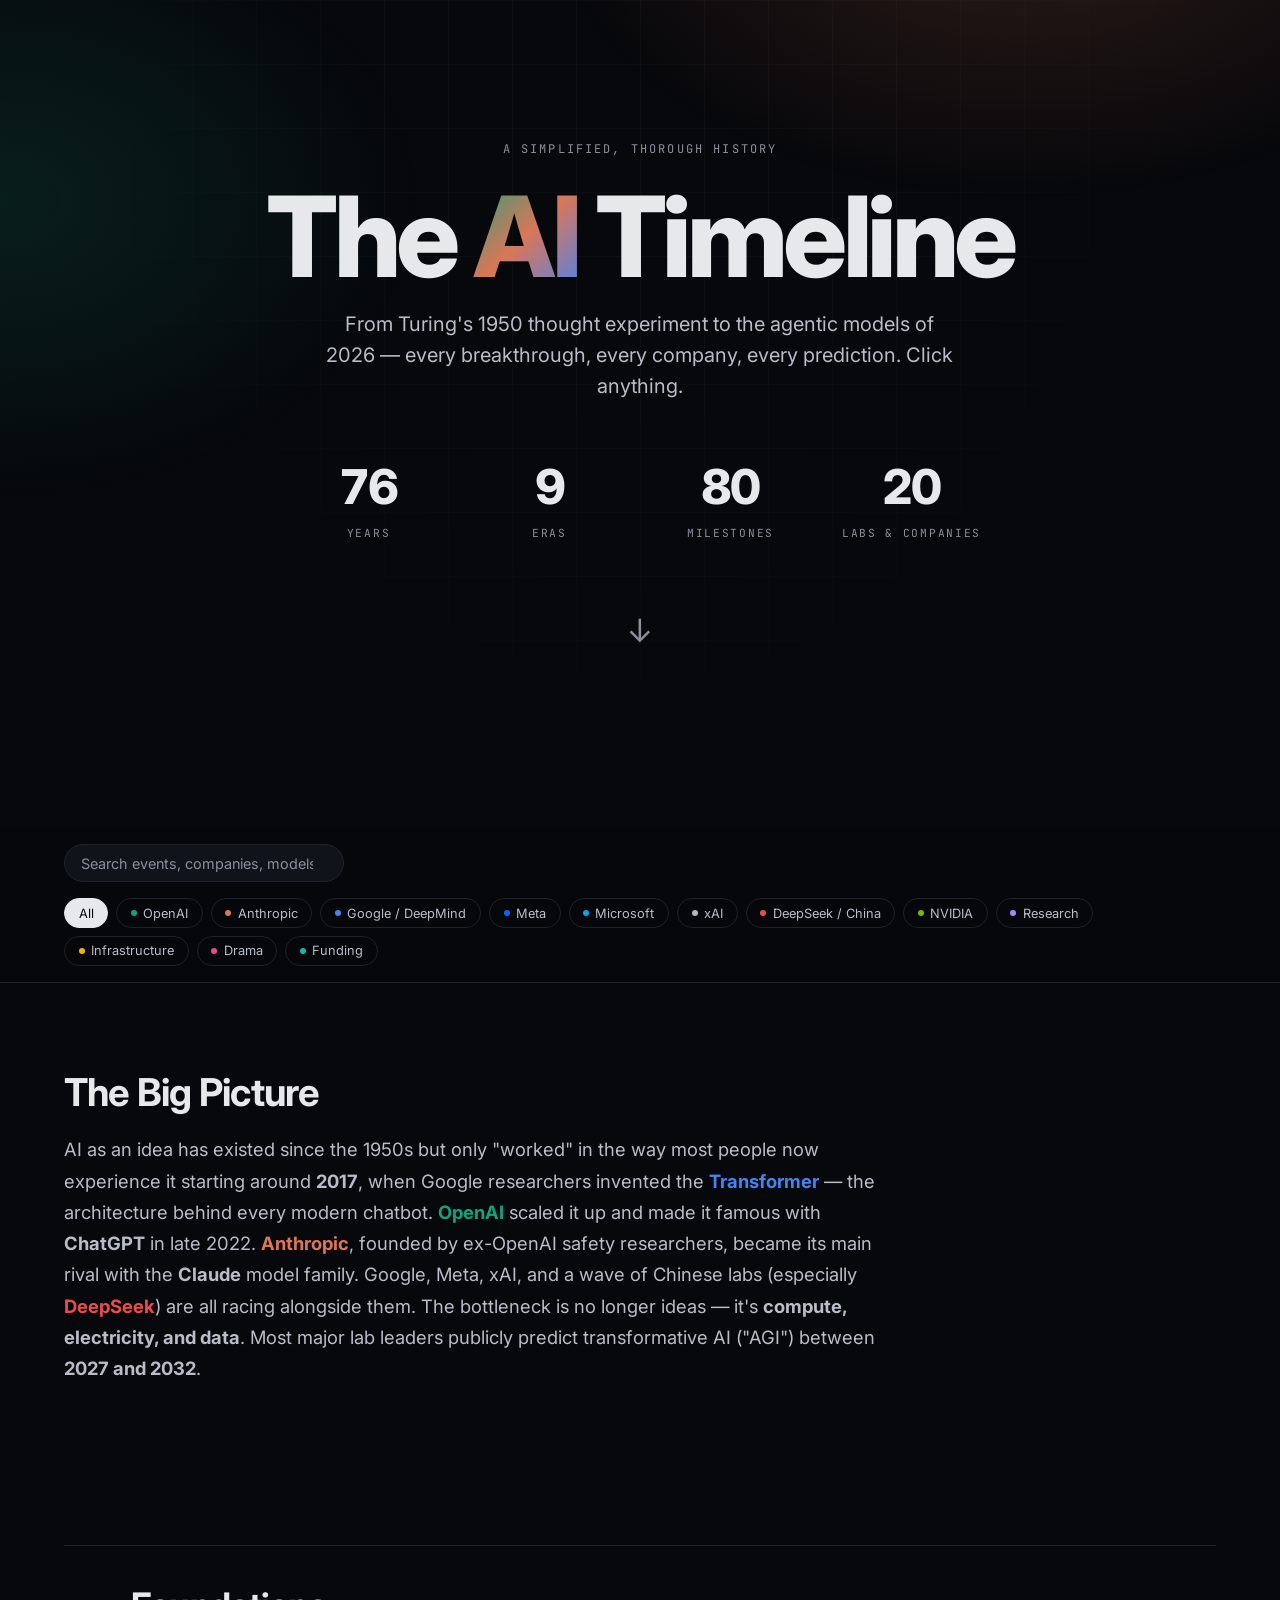
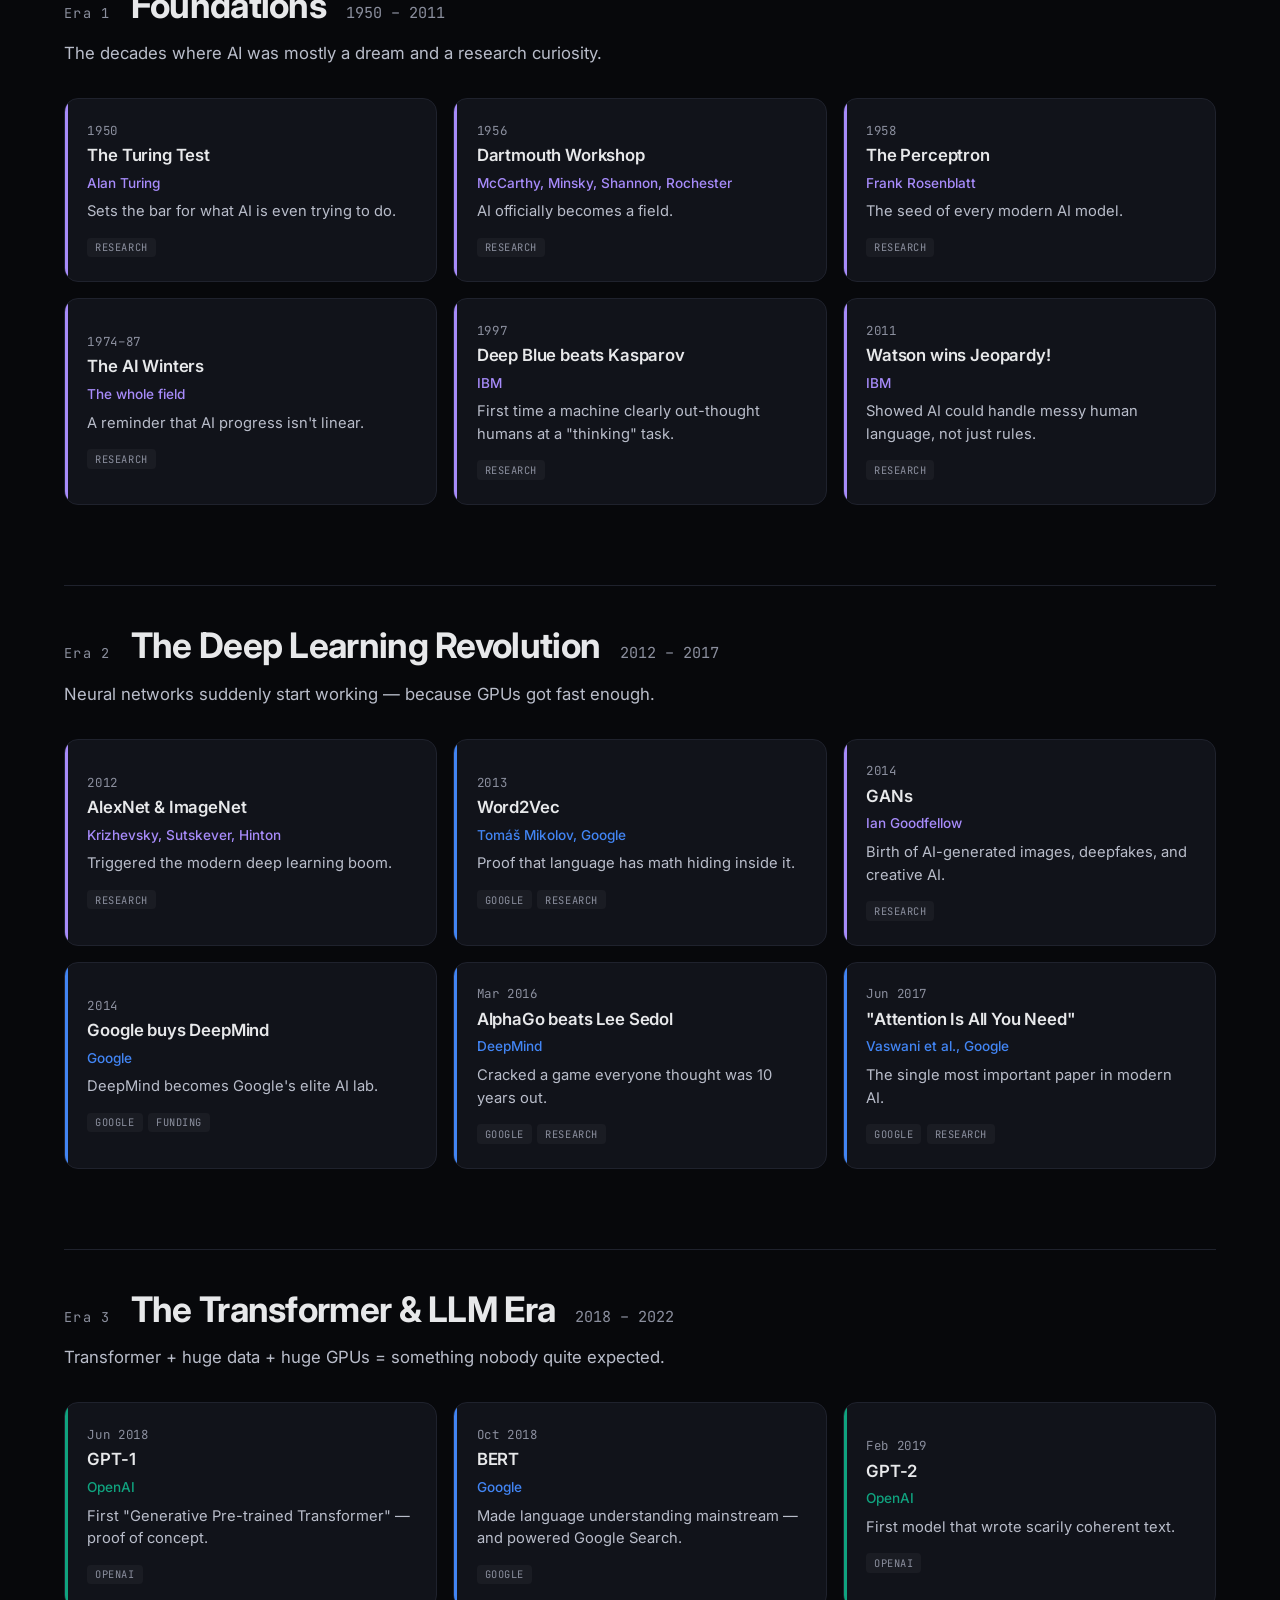
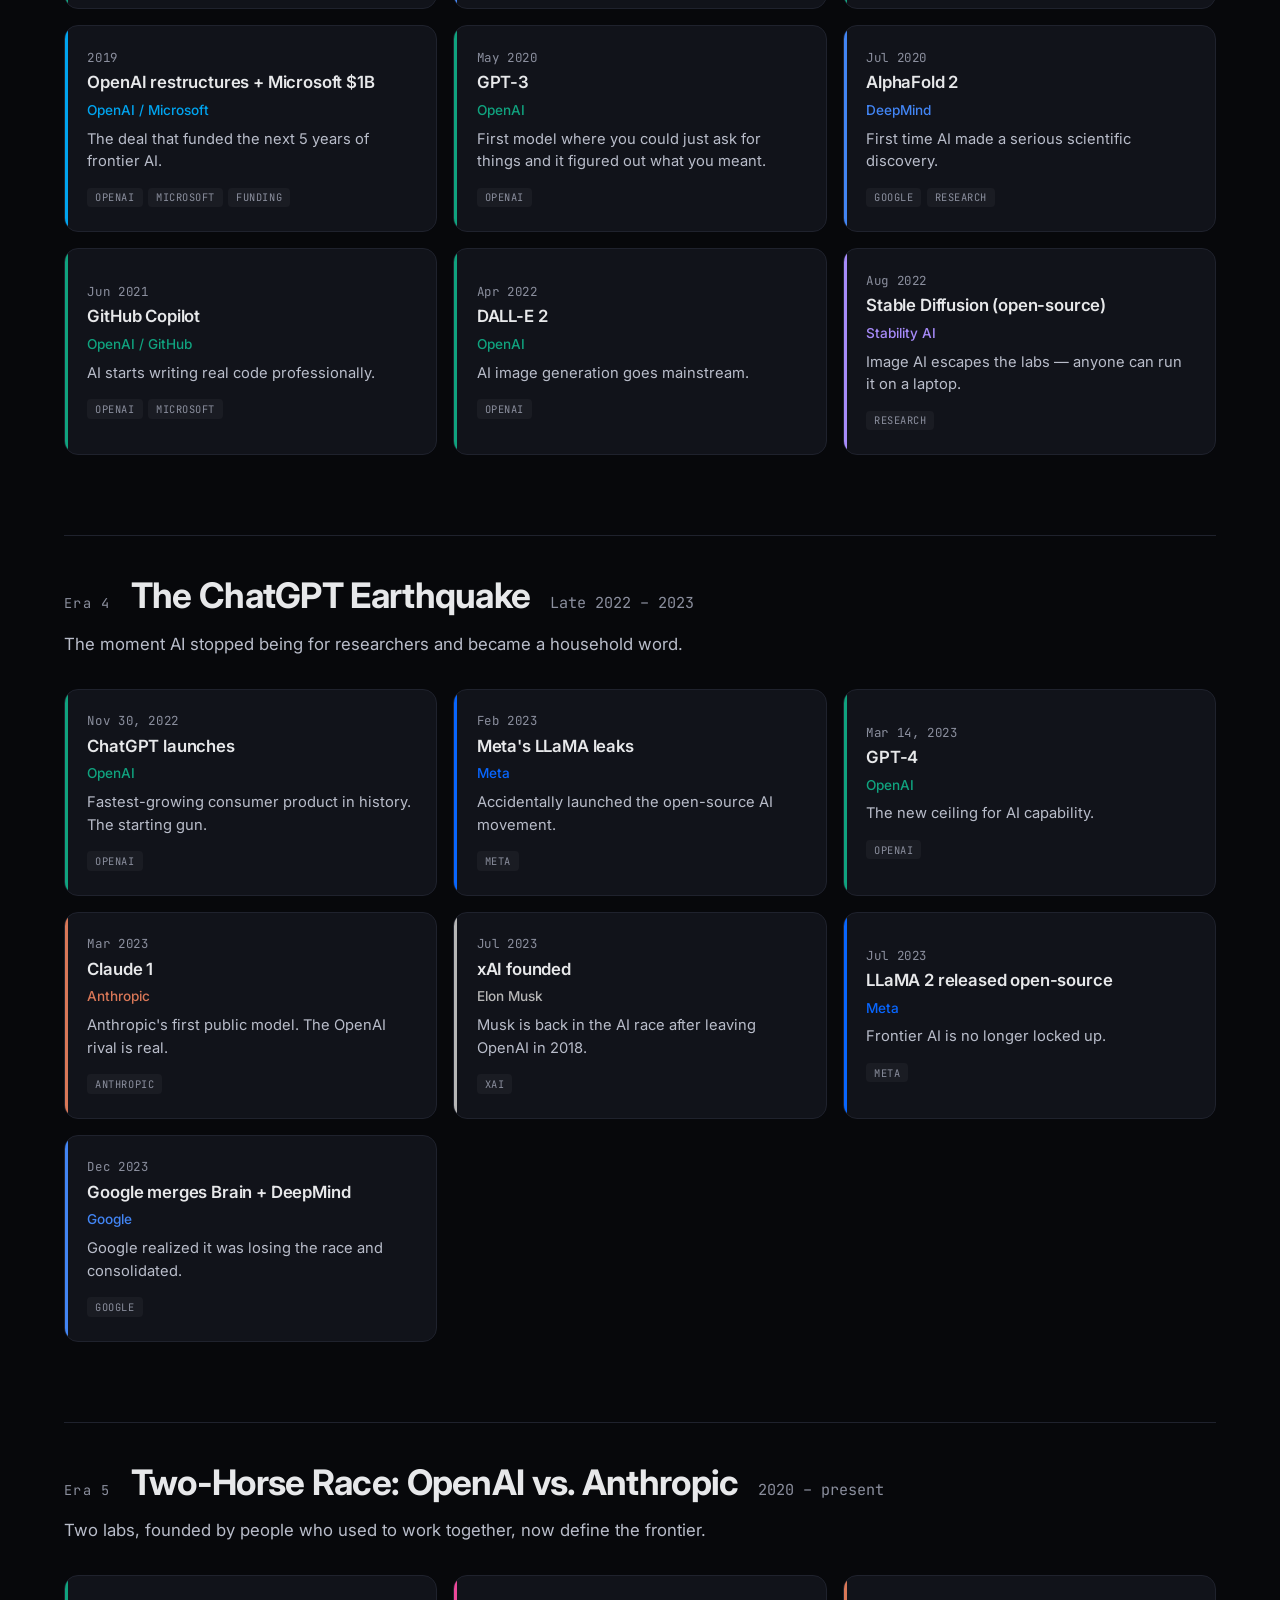
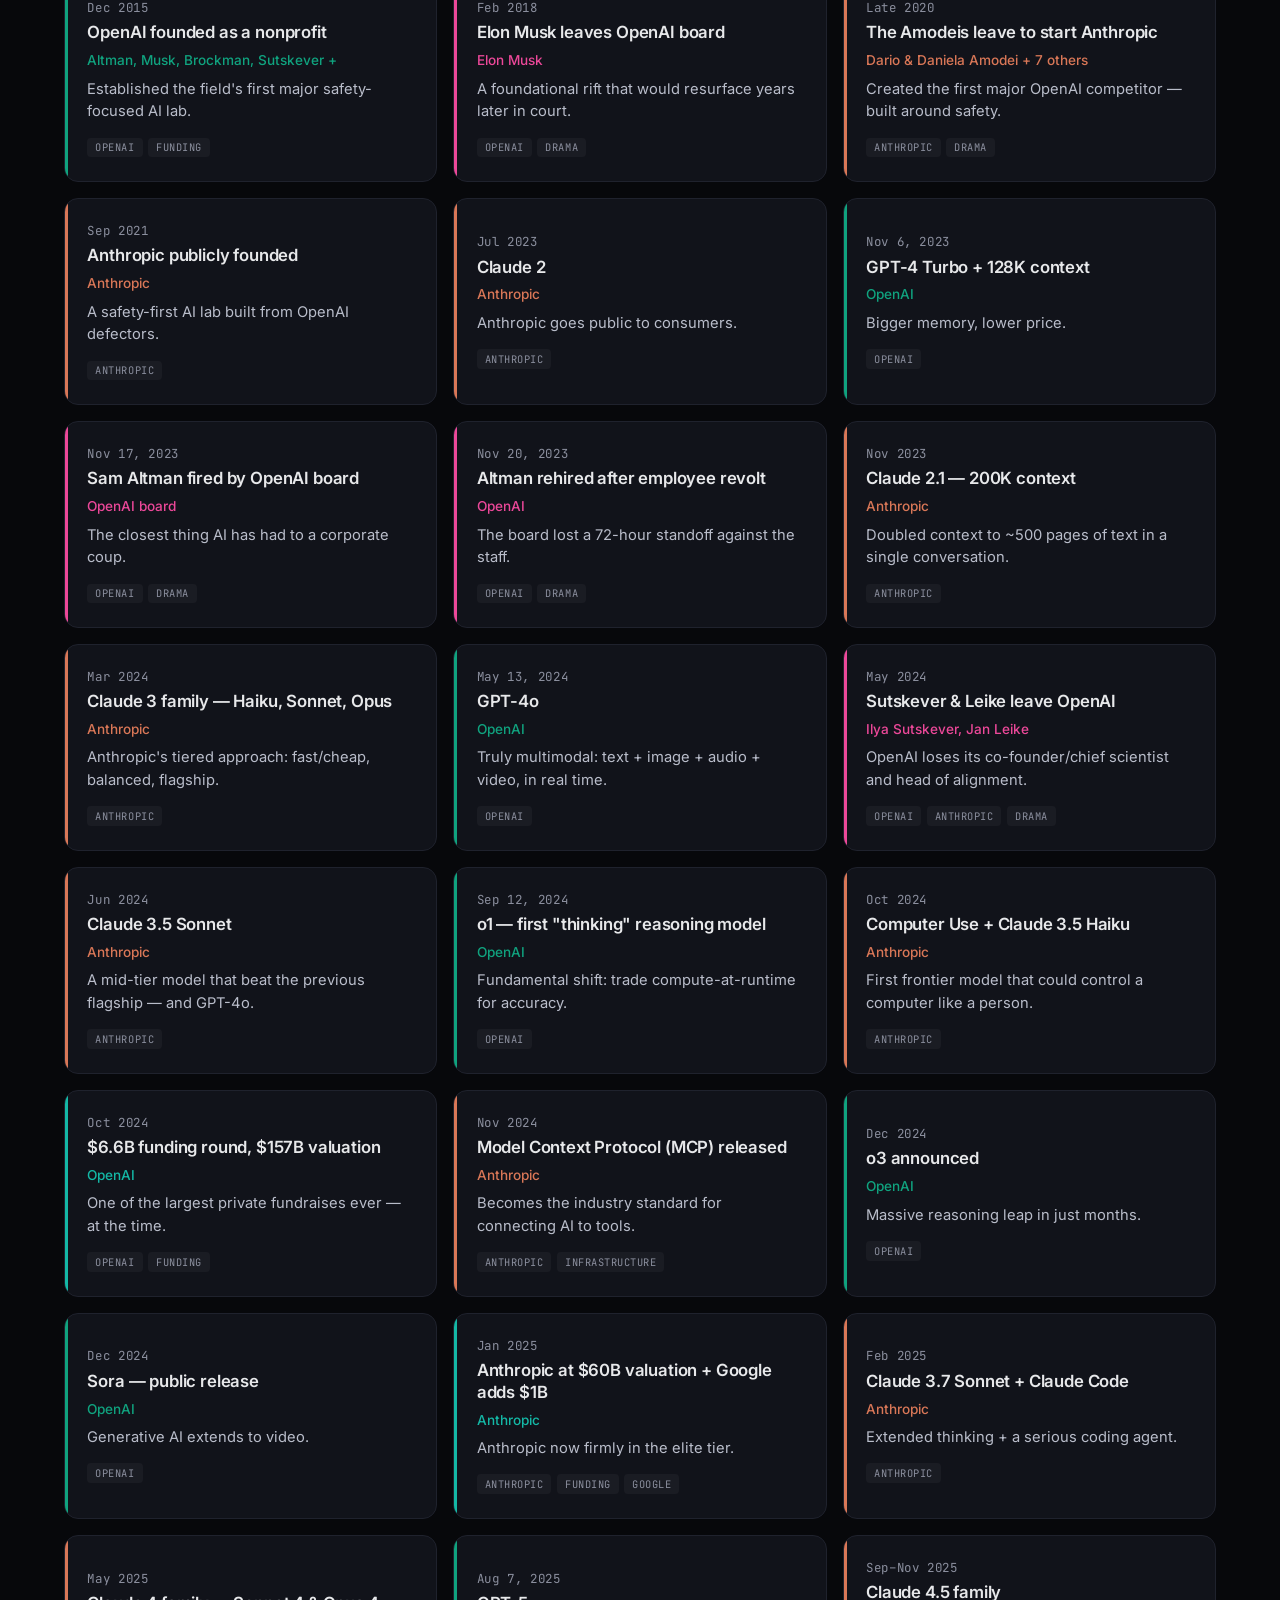
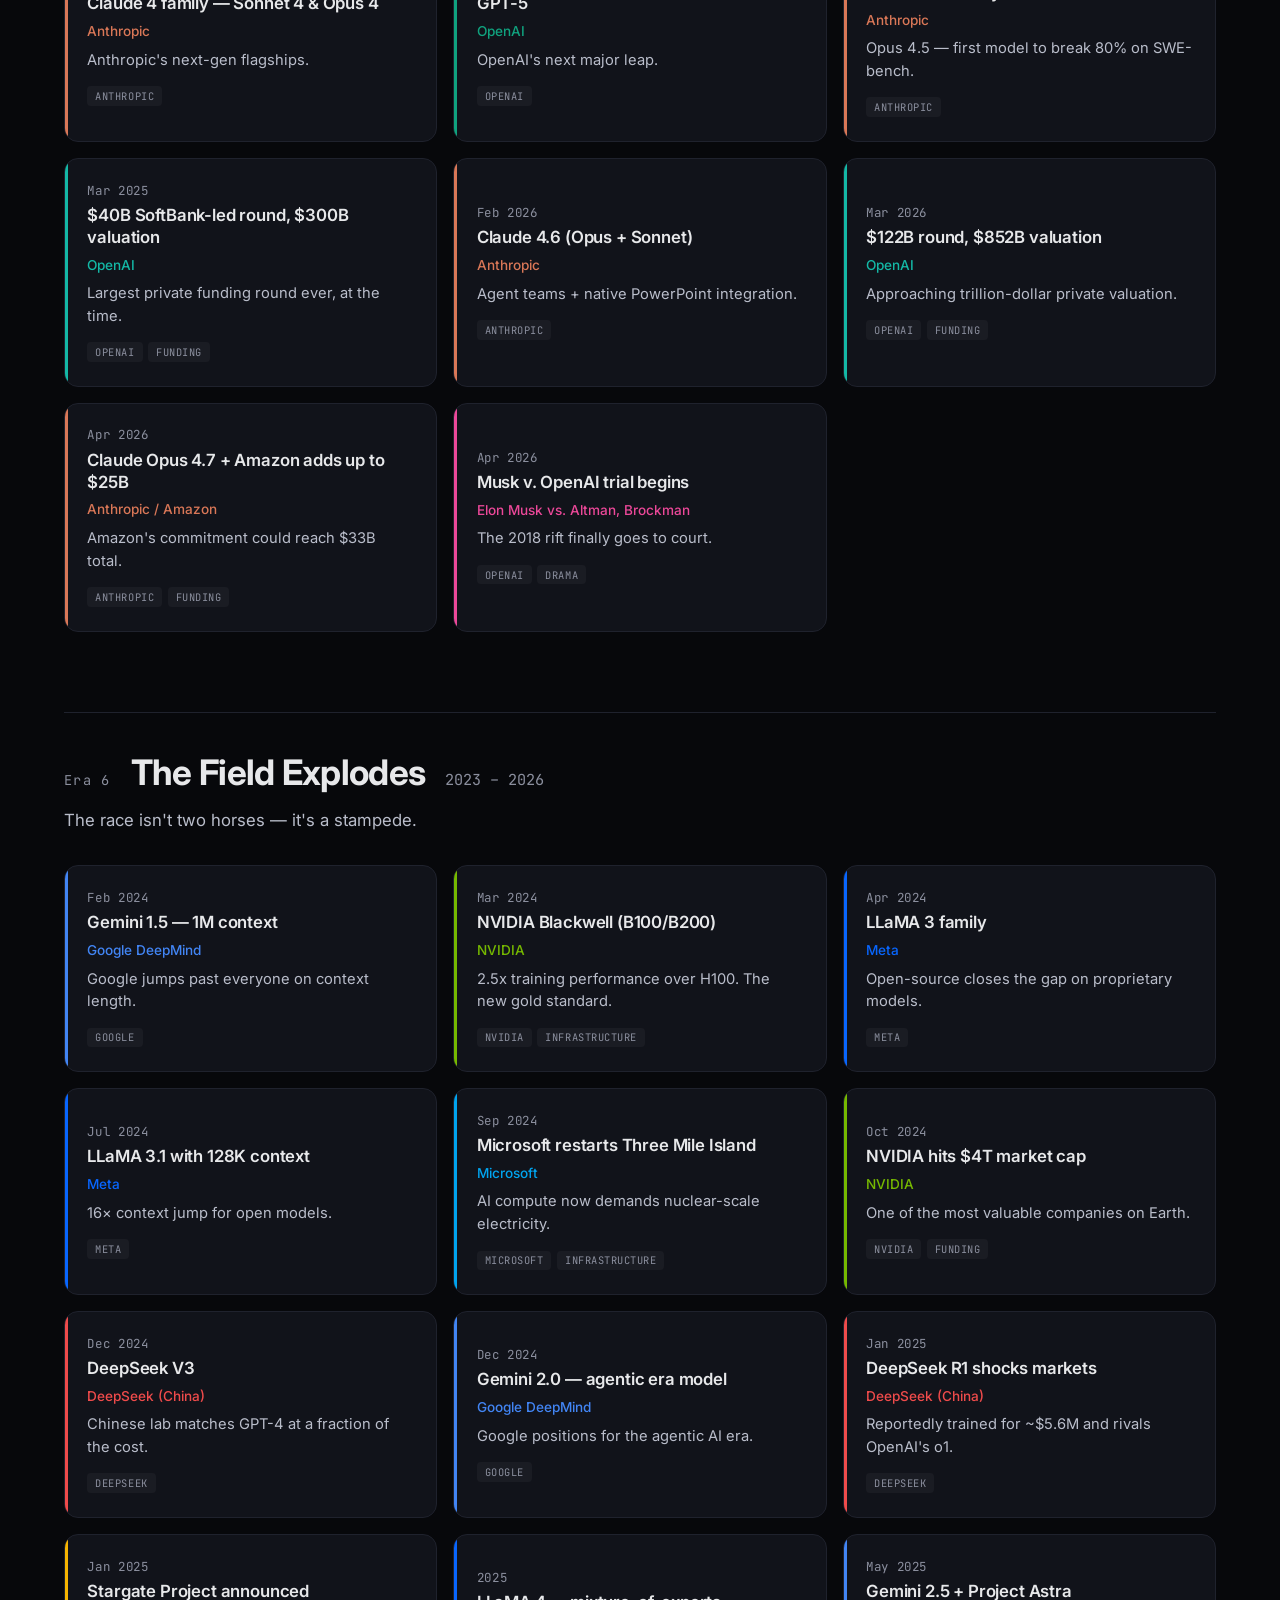
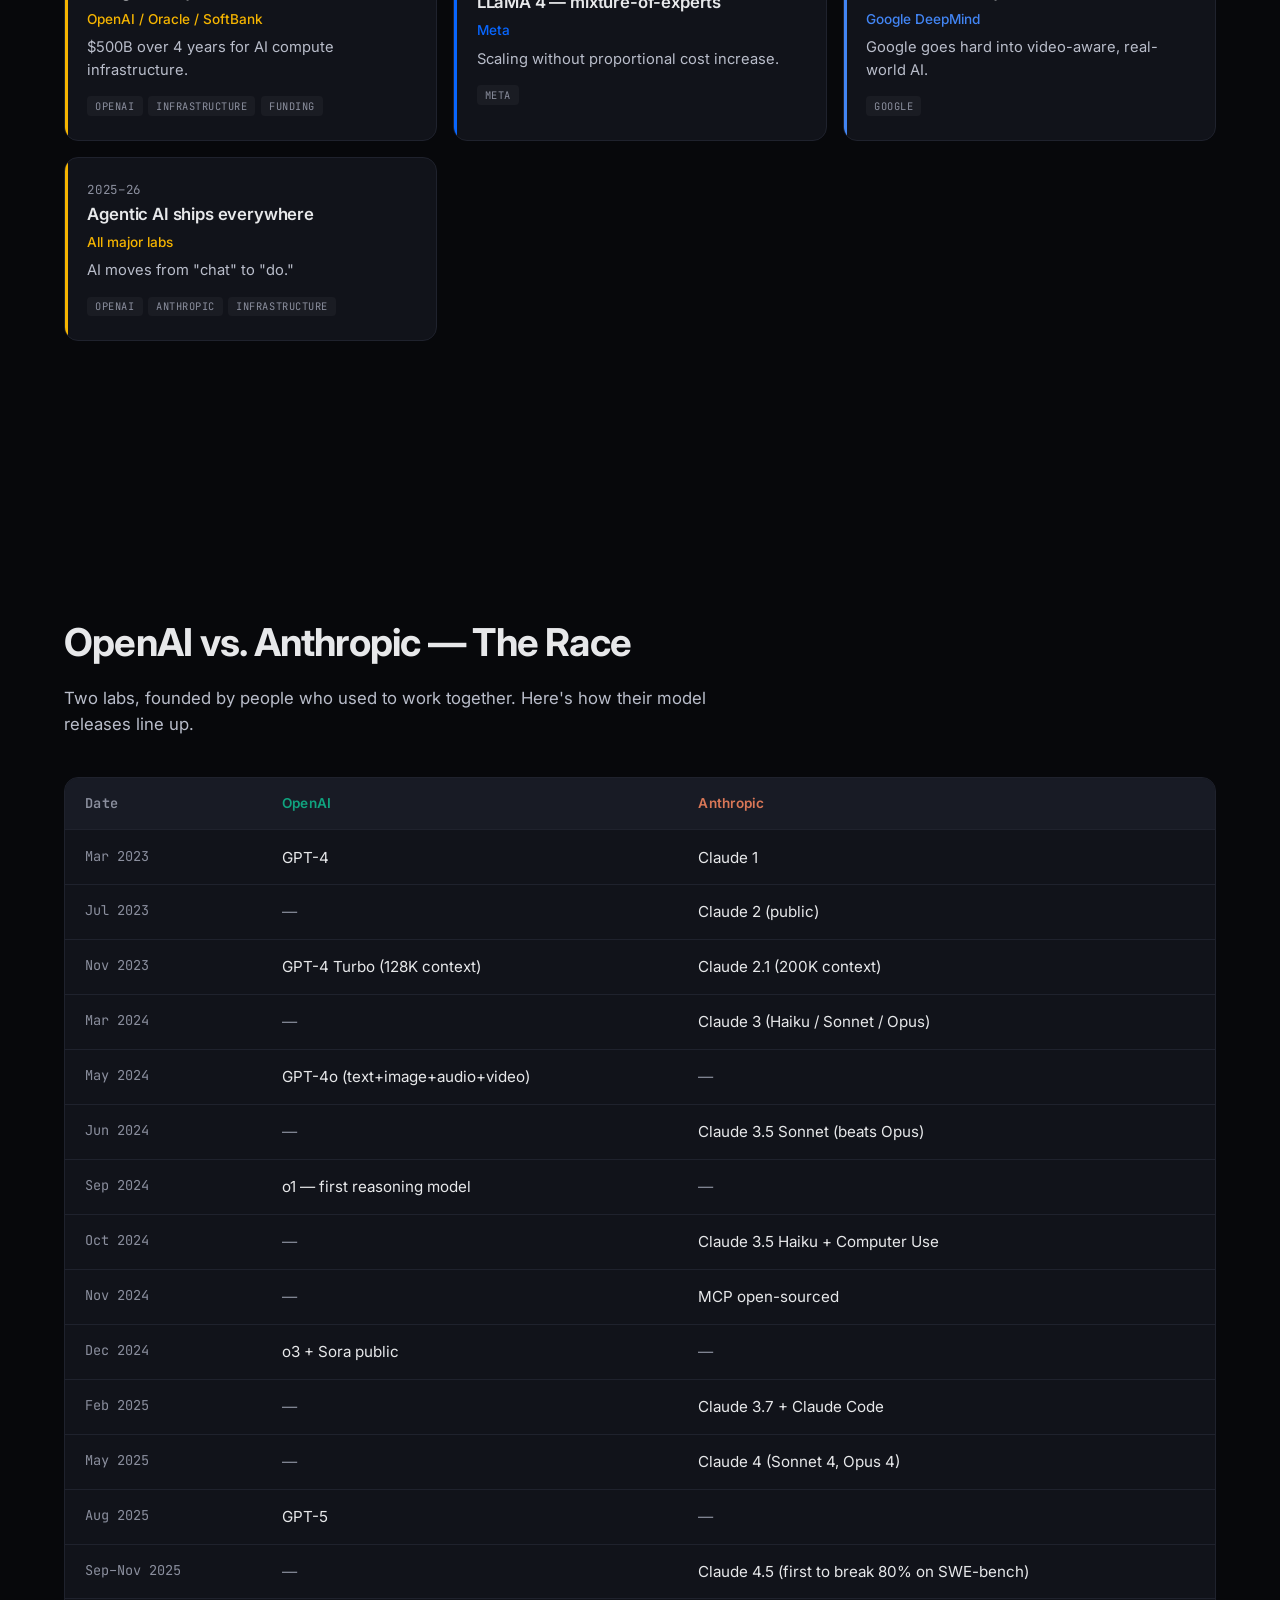
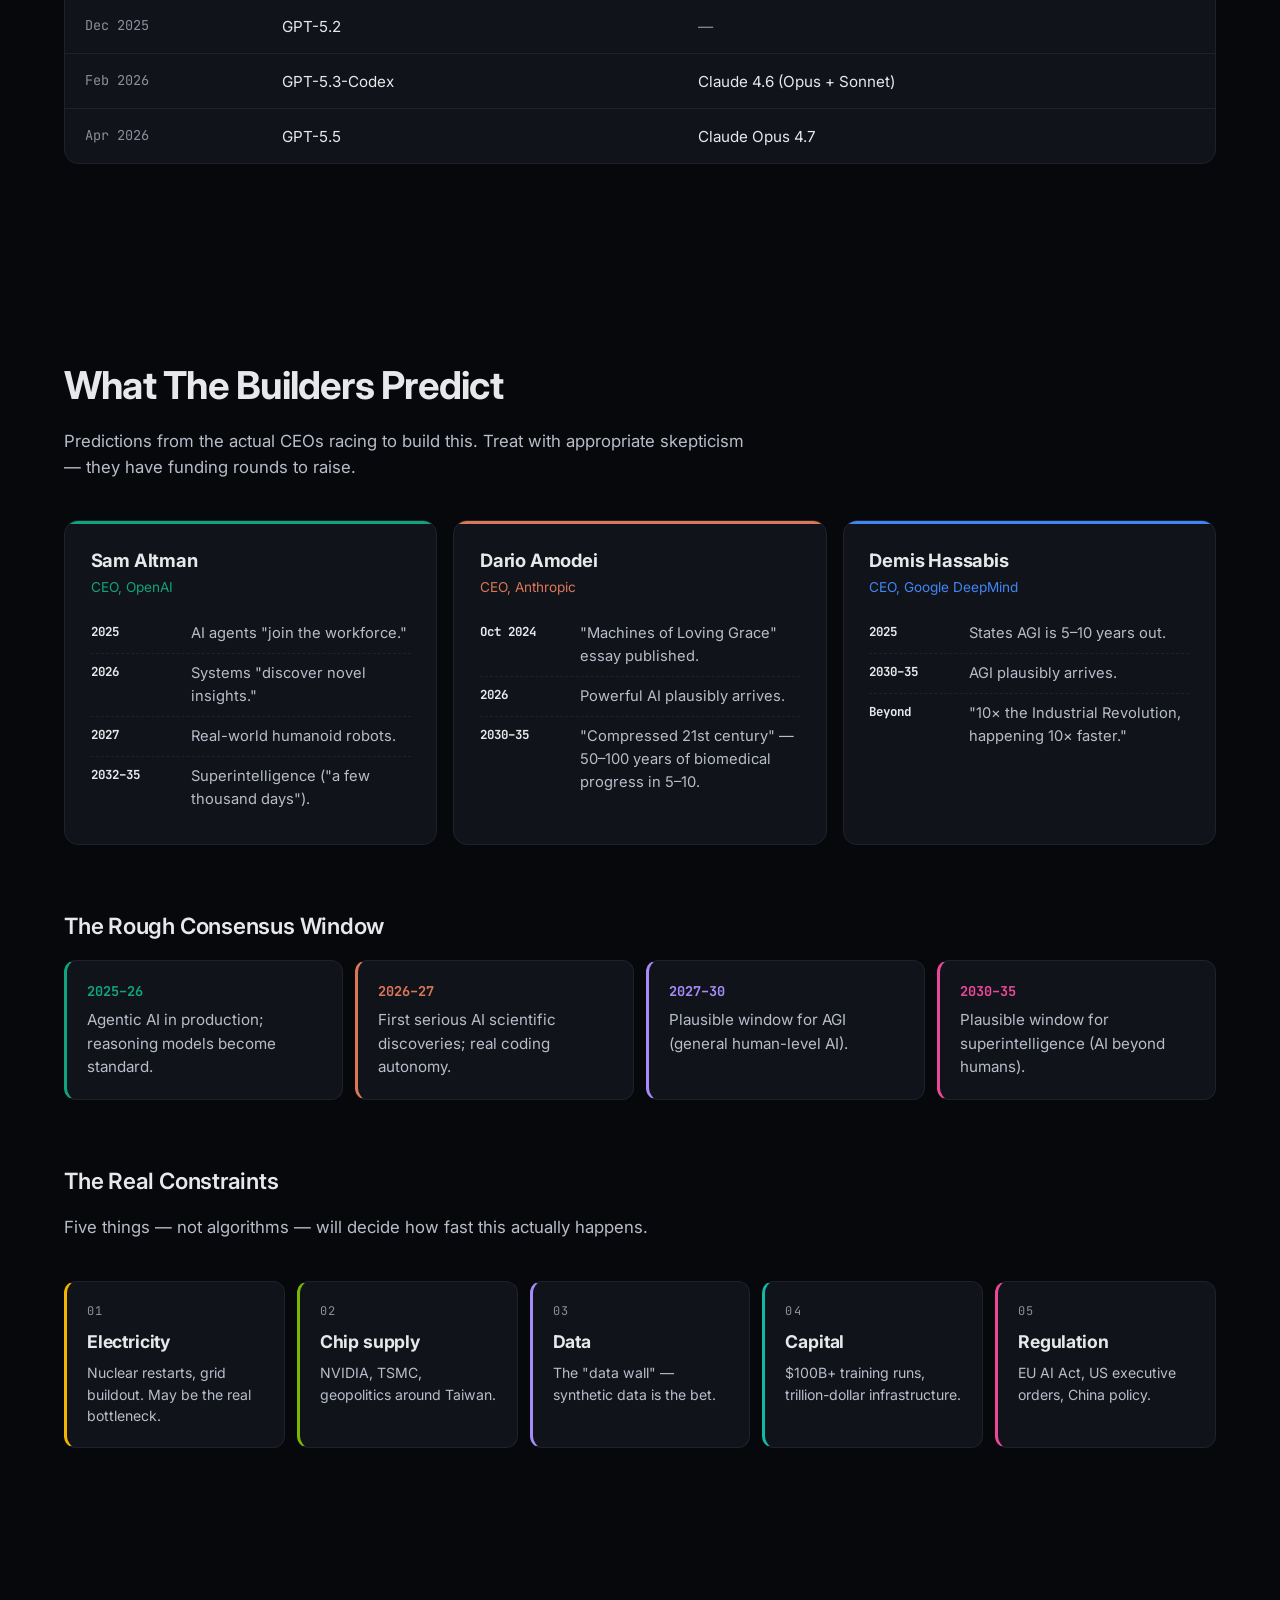
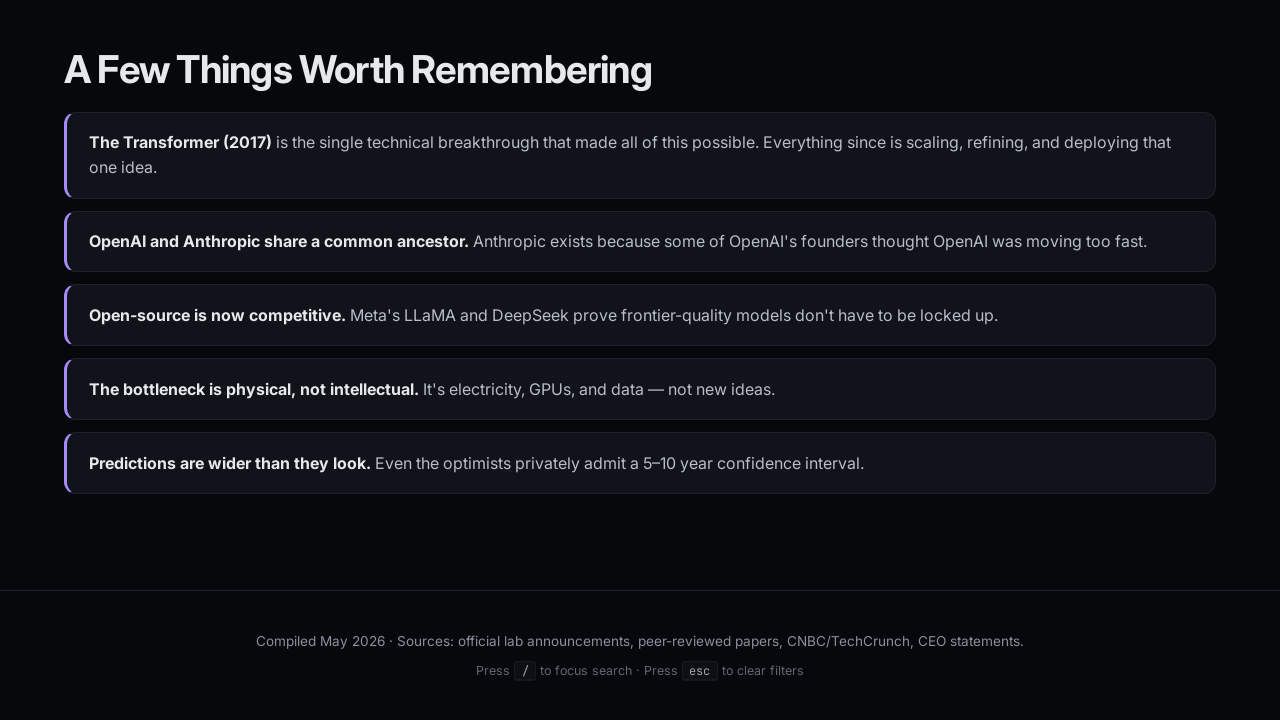
==== index.html @ 2caaad96 "Initial commit: hAIstory interactive AI timeline site Single-page interactive site (vanilla HTML/CSS" ====
<!DOCTYPE html>
<html lang="en">
<head>
  <meta charset="UTF-8" />
  <meta name="viewport" content="width=device-width, initial-scale=1.0" />
  <title>The AI Timeline — From Turing to Today</title>
  <link rel="preconnect" href="https://fonts.googleapis.com" />
  <link rel="preconnect" href="https://fonts.gstatic.com" crossorigin />
  <link href="https://fonts.googleapis.com/css2?family=Inter:wght@300;400;500;600;700;800;900&family=JetBrains+Mono:wght@400;500;700&display=swap" rel="stylesheet" />
  <link rel="stylesheet" href="styles.css" />
</head>
<body>

  <div class="grid-bg"></div>

  <header class="hero">
    <div class="hero-inner">
      <div class="kicker">A simplified, thorough history</div>
      <h1>The <span class="grad">AI</span> Timeline</h1>
      <p class="subtitle">From Turing's 1950 thought experiment to the agentic models of 2026 — every breakthrough, every company, every prediction. Click anything.</p>

      <div class="stats">
        <div class="stat"><div class="stat-num" data-count="76">0</div><div class="stat-label">years</div></div>
        <div class="stat"><div class="stat-num" data-count="9">0</div><div class="stat-label">eras</div></div>
        <div class="stat"><div class="stat-num" data-count="80">0</div><div class="stat-label">milestones</div></div>
        <div class="stat"><div class="stat-num" data-count="20">0</div><div class="stat-label">labs &amp; companies</div></div>
      </div>

      <div class="hero-arrow">↓</div>
    </div>
  </header>

  <nav class="filters" id="filters">
    <div class="filters-inner">
      <input type="search" id="search" placeholder="Search events, companies, models…" autocomplete="off" />
      <div class="chips" id="chips"></div>
    </div>
  </nav>

  <main>
    <section class="tldr">
      <h2 class="section-title">The Big Picture</h2>
      <p class="tldr-body">
        AI as an idea has existed since the 1950s but only "worked" in the way most people now experience it starting around <b>2017</b>, when Google researchers invented the <b class="hl-google">Transformer</b> — the architecture behind every modern chatbot. <b class="hl-openai">OpenAI</b> scaled it up and made it famous with <b>ChatGPT</b> in late 2022. <b class="hl-anthropic">Anthropic</b>, founded by ex-OpenAI safety researchers, became its main rival with the <b>Claude</b> model family. Google, Meta, xAI, and a wave of Chinese labs (especially <b class="hl-deepseek">DeepSeek</b>) are all racing alongside them. The bottleneck is no longer ideas — it's <b>compute, electricity, and data</b>. Most major lab leaders publicly predict transformative AI ("AGI") between <b>2027 and 2032</b>.
      </p>
    </section>

    <section id="timeline"></section>

    <section class="vs-section">
      <h2 class="section-title">OpenAI vs. Anthropic — The Race</h2>
      <p class="section-sub">Two labs, founded by people who used to work together. Here's how their model releases line up.</p>
      <div class="vs-table-wrapper">
        <table class="vs-table" id="vs-table"></table>
      </div>
    </section>

    <section class="predictions">
      <h2 class="section-title">What The Builders Predict</h2>
      <p class="section-sub">Predictions from the actual CEOs racing to build this. Treat with appropriate skepticism — they have funding rounds to raise.</p>
      <div class="ceo-grid" id="ceo-grid"></div>

      <h3 class="sub-title">The Rough Consensus Window</h3>
      <div class="future-grid" id="future-grid"></div>

      <h3 class="sub-title">The Real Constraints</h3>
      <p class="section-sub">Five things — not algorithms — will decide how fast this actually happens.</p>
      <div class="constraints" id="constraints"></div>
    </section>

    <section class="closing">
      <h2 class="section-title">A Few Things Worth Remembering</h2>
      <ul class="takeaways">
        <li><b>The Transformer (2017)</b> is the single technical breakthrough that made all of this possible. Everything since is scaling, refining, and deploying that one idea.</li>
        <li><b>OpenAI and Anthropic share a common ancestor.</b> Anthropic exists because some of OpenAI's founders thought OpenAI was moving too fast.</li>
        <li><b>Open-source is now competitive.</b> Meta's LLaMA and DeepSeek prove frontier-quality models don't have to be locked up.</li>
        <li><b>The bottleneck is physical, not intellectual.</b> It's electricity, GPUs, and data — not new ideas.</li>
        <li><b>Predictions are wider than they look.</b> Even the optimists privately admit a 5–10 year confidence interval.</li>
      </ul>
    </section>
  </main>

  <footer>
    <div>Compiled May 2026 · Sources: official lab announcements, peer-reviewed papers, CNBC/TechCrunch, CEO statements.</div>
    <div class="muted">Press <kbd>/</kbd> to focus search · Press <kbd>esc</kbd> to clear filters</div>
  </footer>

  <div class="modal" id="modal" aria-hidden="true">
    <div class="modal-card">
      <button class="modal-close" id="modal-close" aria-label="Close">×</button>
      <div class="modal-content" id="modal-content"></div>
    </div>
  </div>

  <script src="data.js"></script>
  <script src="script.js"></script>
</body>
</html>
---- styles.css ----
/* ===== reset + base ===== */
*, *::before, *::after { box-sizing: border-box; margin: 0; padding: 0; }
html { scroll-behavior: smooth; }
body {
  font-family: 'Inter', system-ui, sans-serif;
  background: #07080b;
  color: #e7e8ea;
  line-height: 1.55;
  -webkit-font-smoothing: antialiased;
  overflow-x: hidden;
}

/* color tokens */
:root {
  --bg: #07080b;
  --bg-card: #11131a;
  --bg-card-hi: #181b25;
  --line: #1f222d;
  --line-hi: #2a2e3c;
  --text: #e7e8ea;
  --muted: #8b8f9e;
  --muted-hi: #b9bdca;

  --openai:    #10a37f;
  --anthropic: #d97757;
  --google:    #4285f4;
  --meta:      #0866ff;
  --microsoft: #00a4ef;
  --nvidia:    #76b900;
  --xai:       #b6b6b6;
  --deepseek:  #ef4b4b;
  --apple:     #f5f5f7;
  --research:  #a78bfa;
  --infra:     #f5b400;
  --drama:     #ec4899;
  --funding:   #14b8a6;
}

/* ===== background grid ===== */
.grid-bg {
  position: fixed; inset: 0;
  background-image:
    linear-gradient(rgba(255,255,255,0.025) 1px, transparent 1px),
    linear-gradient(90deg, rgba(255,255,255,0.025) 1px, transparent 1px);
  background-size: 64px 64px;
  z-index: -2;
  mask-image: radial-gradient(ellipse at 50% 0%, black 30%, transparent 70%);
}
body::before {
  content: '';
  position: fixed; inset: 0;
  background:
    radial-gradient(800px 500px at 80% -100px, rgba(217,119,87,0.18), transparent 60%),
    radial-gradient(700px 500px at 0% 200px, rgba(16,163,127,0.15), transparent 60%);
  z-index: -1;
  pointer-events: none;
}

/* ===== hero ===== */
.hero {
  min-height: 92vh;
  display: flex;
  align-items: center;
  justify-content: center;
  padding: 4rem 1.5rem 6rem;
  position: relative;
}
.hero-inner { max-width: 920px; text-align: center; }
.kicker {
  font-family: 'JetBrains Mono', monospace;
  font-size: 0.75rem;
  letter-spacing: 0.18em;
  text-transform: uppercase;
  color: var(--muted);
  margin-bottom: 1.5rem;
}
h1 {
  font-size: clamp(3rem, 9vw, 7rem);
  font-weight: 800;
  line-height: 0.95;
  letter-spacing: -0.04em;
  margin-bottom: 1.25rem;
}
.grad {
  background: linear-gradient(135deg, #10a37f 0%, #d97757 50%, #4285f4 100%);
  -webkit-background-clip: text;
  background-clip: text;
  -webkit-text-fill-color: transparent;
}
.subtitle {
  font-size: clamp(1rem, 1.6vw, 1.25rem);
  color: var(--muted-hi);
  max-width: 640px;
  margin: 0 auto 3rem;
  font-weight: 400;
}
.stats {
  display: grid;
  grid-template-columns: repeat(4, 1fr);
  gap: 1.5rem;
  max-width: 700px;
  margin: 0 auto;
}
@media (max-width: 600px) { .stats { grid-template-columns: repeat(2, 1fr); } }
.stat-num {
  font-size: clamp(2rem, 5vw, 3rem);
  font-weight: 800;
  letter-spacing: -0.03em;
  font-feature-settings: 'tnum';
}
.stat-label {
  font-family: 'JetBrains Mono', monospace;
  font-size: 0.7rem;
  letter-spacing: 0.15em;
  text-transform: uppercase;
  color: var(--muted);
}
.hero-arrow {
  margin-top: 4rem;
  font-size: 2rem;
  color: var(--muted);
  animation: bounce 2.4s ease-in-out infinite;
}
@keyframes bounce {
  0%, 100% { transform: translateY(0); opacity: 0.6; }
  50% { transform: translateY(8px); opacity: 1; }
}

/* ===== filters ===== */
.filters {
  position: sticky;
  top: 0;
  z-index: 50;
  background: rgba(7,8,11,0.85);
  backdrop-filter: blur(16px);
  -webkit-backdrop-filter: blur(16px);
  border-bottom: 1px solid var(--line);
}
.filters-inner {
  max-width: 1200px;
  margin: 0 auto;
  padding: 1rem 1.5rem;
  display: flex;
  gap: 1rem;
  align-items: center;
  flex-wrap: wrap;
}
#search {
  flex: 0 0 280px;
  background: var(--bg-card);
  border: 1px solid var(--line);
  border-radius: 999px;
  color: var(--text);
  padding: 0.6rem 1rem;
  font-family: inherit;
  font-size: 0.9rem;
  transition: border-color 0.15s;
}
#search:focus {
  outline: none;
  border-color: var(--muted);
}
#search::placeholder { color: var(--muted); }
.chips {
  display: flex;
  gap: 0.5rem;
  flex-wrap: wrap;
}
.chip {
  background: transparent;
  border: 1px solid var(--line);
  border-radius: 999px;
  padding: 0.4rem 0.85rem;
  font-family: inherit;
  font-size: 0.8rem;
  color: var(--muted-hi);
  cursor: pointer;
  transition: all 0.15s;
  display: inline-flex;
  align-items: center;
  gap: 0.4rem;
}
.chip:hover { border-color: var(--muted); color: var(--text); }
.chip.active {
  background: var(--text);
  color: var(--bg);
  border-color: var(--text);
}
.chip-dot {
  width: 6px; height: 6px;
  border-radius: 50%;
  background: var(--muted);
}

/* ===== sections ===== */
main { max-width: 1200px; margin: 0 auto; padding: 0 1.5rem; }
section { padding: 6rem 0; }
.section-title {
  font-size: clamp(1.75rem, 3vw, 2.5rem);
  font-weight: 700;
  letter-spacing: -0.02em;
  margin-bottom: 0.75rem;
}
.section-sub {
  color: var(--muted-hi);
  font-size: 1.05rem;
  max-width: 700px;
  margin-bottom: 2.5rem;
}
.sub-title {
  font-size: 1.4rem;
  font-weight: 600;
  letter-spacing: -0.01em;
  margin: 4rem 0 1rem;
}

/* ===== TLDR ===== */
.tldr { padding: 5rem 0 4rem; }
.tldr-body {
  font-size: 1.15rem;
  color: var(--muted-hi);
  max-width: 820px;
  line-height: 1.7;
}
.hl-openai { color: var(--openai); }
.hl-anthropic { color: var(--anthropic); }
.hl-google { color: var(--google); }
.hl-deepseek { color: var(--deepseek); }

/* ===== timeline ===== */
.era {
  margin-bottom: 5rem;
  scroll-margin-top: 120px;
}
.era-header {
  display: flex;
  align-items: baseline;
  gap: 1.25rem;
  flex-wrap: wrap;
  border-top: 1px solid var(--line);
  padding-top: 2rem;
  margin-bottom: 0.5rem;
}
.era-num {
  font-family: 'JetBrains Mono', monospace;
  font-size: 0.85rem;
  color: var(--muted);
  letter-spacing: 0.1em;
}
.era-title {
  font-size: clamp(1.6rem, 3vw, 2.2rem);
  font-weight: 700;
  letter-spacing: -0.02em;
}
.era-range {
  font-family: 'JetBrains Mono', monospace;
  color: var(--muted);
  font-size: 0.95rem;
}
.era-blurb {
  color: var(--muted-hi);
  font-size: 1.05rem;
  margin-bottom: 2rem;
  max-width: 700px;
}

.events {
  display: grid;
  grid-template-columns: repeat(auto-fill, minmax(320px, 1fr));
  gap: 1rem;
}

.event {
  position: relative;
  background: var(--bg-card);
  border: 1px solid var(--line);
  border-radius: 14px;
  padding: 1.4rem 1.4rem 1.5rem;
  cursor: pointer;
  transition: transform 0.18s ease, border-color 0.18s, background 0.18s;
  text-align: left;
  font-family: inherit;
  color: inherit;
  width: 100%;
  overflow: hidden;
}
.event::before {
  content: '';
  position: absolute;
  left: 0; top: 0; bottom: 0;
  width: 3px;
  background: var(--accent, var(--muted));
}
.event:hover {
  transform: translateY(-2px);
  border-color: var(--line-hi);
  background: var(--bg-card-hi);
}
.event-date {
  font-family: 'JetBrains Mono', monospace;
  font-size: 0.78rem;
  color: var(--muted);
  letter-spacing: 0.05em;
  margin-bottom: 0.4rem;
}
.event-title {
  font-size: 1.05rem;
  font-weight: 600;
  letter-spacing: -0.01em;
  margin-bottom: 0.5rem;
  line-height: 1.3;
}
.event-actor {
  font-size: 0.85rem;
  color: var(--accent, var(--muted));
  font-weight: 500;
  margin-bottom: 0.6rem;
}
.event-why {
  color: var(--muted-hi);
  font-size: 0.92rem;
  line-height: 1.55;
}
.event-tags {
  display: flex;
  gap: 0.35rem;
  flex-wrap: wrap;
  margin-top: 0.9rem;
}
.tag {
  font-family: 'JetBrains Mono', monospace;
  font-size: 0.65rem;
  letter-spacing: 0.05em;
  text-transform: uppercase;
  color: var(--muted);
  background: rgba(255,255,255,0.04);
  padding: 0.18rem 0.5rem;
  border-radius: 4px;
}

.event.hidden { display: none; }
.event.dim { opacity: 0.25; pointer-events: none; }

/* ===== VS table ===== */
.vs-table-wrapper {
  border: 1px solid var(--line);
  border-radius: 14px;
  overflow: hidden;
  background: var(--bg-card);
}
.vs-table {
  width: 100%;
  border-collapse: collapse;
  font-size: 0.95rem;
}
.vs-table th, .vs-table td {
  padding: 0.95rem 1.25rem;
  text-align: left;
  border-bottom: 1px solid var(--line);
  vertical-align: top;
}
.vs-table th {
  font-weight: 600;
  background: var(--bg-card-hi);
  color: var(--muted-hi);
  font-size: 0.85rem;
  letter-spacing: 0.02em;
}
.vs-table th.col-openai { color: var(--openai); }
.vs-table th.col-anthropic { color: var(--anthropic); }
.vs-table tr:last-child td { border-bottom: none; }
.vs-table .col-date {
  font-family: 'JetBrains Mono', monospace;
  font-size: 0.85rem;
  color: var(--muted);
  white-space: nowrap;
}
.vs-table td.empty { color: var(--muted); }

/* ===== CEO predictions ===== */
.ceo-grid {
  display: grid;
  grid-template-columns: repeat(auto-fit, minmax(280px, 1fr));
  gap: 1rem;
}
.ceo-card {
  background: var(--bg-card);
  border: 1px solid var(--line);
  border-radius: 14px;
  padding: 1.6rem;
  position: relative;
  overflow: hidden;
}
.ceo-card::before {
  content: '';
  position: absolute;
  top: 0; left: 0; right: 0;
  height: 3px;
  background: var(--accent);
}
.ceo-name {
  font-size: 1.15rem;
  font-weight: 700;
  letter-spacing: -0.01em;
  margin-bottom: 0.15rem;
}
.ceo-role {
  font-size: 0.85rem;
  color: var(--accent);
  margin-bottom: 1rem;
}
.ceo-card ul { list-style: none; padding: 0; }
.ceo-card li {
  padding: 0.5rem 0;
  font-size: 0.92rem;
  color: var(--muted-hi);
  border-top: 1px dashed var(--line);
  display: flex;
  gap: 0.75rem;
}
.ceo-card li:first-child { border-top: none; }
.ceo-card li b {
  color: var(--text);
  font-family: 'JetBrains Mono', monospace;
  font-size: 0.78rem;
  flex: 0 0 5.5rem;
}

/* ===== future grid ===== */
.future-grid {
  display: grid;
  grid-template-columns: repeat(auto-fit, minmax(220px, 1fr));
  gap: 0.75rem;
  margin-bottom: 2rem;
}
.future-card {
  background: var(--bg-card);
  border: 1px solid var(--line);
  border-radius: 12px;
  padding: 1.25rem;
  border-left: 3px solid var(--accent);
}
.future-range {
  font-family: 'JetBrains Mono', monospace;
  font-size: 0.85rem;
  color: var(--accent);
  font-weight: 700;
  margin-bottom: 0.4rem;
}
.future-text {
  color: var(--muted-hi);
  font-size: 0.95rem;
}

/* ===== constraints ===== */
.constraints {
  display: grid;
  grid-template-columns: repeat(auto-fit, minmax(180px, 1fr));
  gap: 0.75rem;
}
.constraint {
  background: var(--bg-card);
  border: 1px solid var(--line);
  border-radius: 12px;
  padding: 1.25rem;
  text-align: left;
}
.constraint-num {
  font-family: 'JetBrains Mono', monospace;
  color: var(--muted);
  font-size: 0.75rem;
  letter-spacing: 0.1em;
  margin-bottom: 0.5rem;
}
.constraint-name {
  font-size: 1.1rem;
  font-weight: 700;
  letter-spacing: -0.01em;
  margin-bottom: 0.4rem;
}
.constraint-body {
  color: var(--muted-hi);
  font-size: 0.88rem;
}

/* ===== closing ===== */
.takeaways {
  list-style: none;
  display: grid;
  gap: 0.75rem;
}
.takeaways li {
  background: var(--bg-card);
  border: 1px solid var(--line);
  border-left: 3px solid var(--research);
  border-radius: 12px;
  padding: 1.1rem 1.4rem;
  color: var(--muted-hi);
  font-size: 1rem;
  line-height: 1.55;
}
.takeaways li b { color: var(--text); }

/* ===== footer ===== */
footer {
  border-top: 1px solid var(--line);
  padding: 2.5rem 1.5rem;
  text-align: center;
  color: var(--muted);
  font-size: 0.85rem;
}
footer .muted { margin-top: 0.5rem; font-size: 0.78rem; opacity: 0.7; }
kbd {
  background: var(--bg-card);
  border: 1px solid var(--line);
  border-bottom-width: 2px;
  border-radius: 4px;
  padding: 0.05rem 0.4rem;
  font-family: 'JetBrains Mono', monospace;
  font-size: 0.75rem;
  color: var(--text);
}

/* ===== modal ===== */
.modal {
  position: fixed;
  inset: 0;
  background: rgba(0,0,0,0.7);
  backdrop-filter: blur(8px);
  -webkit-backdrop-filter: blur(8px);
  display: none;
  align-items: center;
  justify-content: center;
  padding: 1.5rem;
  z-index: 100;
  opacity: 0;
  transition: opacity 0.2s;
}
.modal.open { display: flex; opacity: 1; }
.modal-card {
  background: var(--bg-card);
  border: 1px solid var(--line);
  border-radius: 16px;
  max-width: 640px;
  width: 100%;
  max-height: 88vh;
  overflow-y: auto;
  position: relative;
  padding: 2.5rem;
  transform: translateY(8px);
  transition: transform 0.25s ease;
}
.modal.open .modal-card { transform: translateY(0); }
.modal-close {
  position: absolute;
  top: 1rem;
  right: 1rem;
  background: transparent;
  border: none;
  color: var(--muted);
  font-size: 1.8rem;
  cursor: pointer;
  width: 2.2rem;
  height: 2.2rem;
  border-radius: 50%;
  display: flex;
  align-items: center;
  justify-content: center;
  line-height: 1;
}
.modal-close:hover { background: var(--bg-card-hi); color: var(--text); }
.modal-content .event-date { font-size: 0.85rem; margin-bottom: 0.6rem; }
.modal-content .event-title { font-size: 1.6rem; margin-bottom: 0.5rem; }
.modal-content .event-actor { font-size: 1rem; margin-bottom: 1.25rem; }
.modal-content .event-body {
  color: var(--muted-hi);
  font-size: 1rem;
  line-height: 1.65;
  margin-bottom: 1.25rem;
}
.modal-content .event-why {
  font-size: 0.95rem;
  color: var(--text);
  font-style: italic;
  padding: 1rem 1.2rem;
  background: var(--bg-card-hi);
  border-radius: 10px;
  border-left: 3px solid var(--accent, var(--muted));
}

/* fade-in */
@keyframes fadeUp {
  from { opacity: 0; transform: translateY(12px); }
  to { opacity: 1; transform: translateY(0); }
}
.event { animation: fadeUp 0.4s ease backwards; }
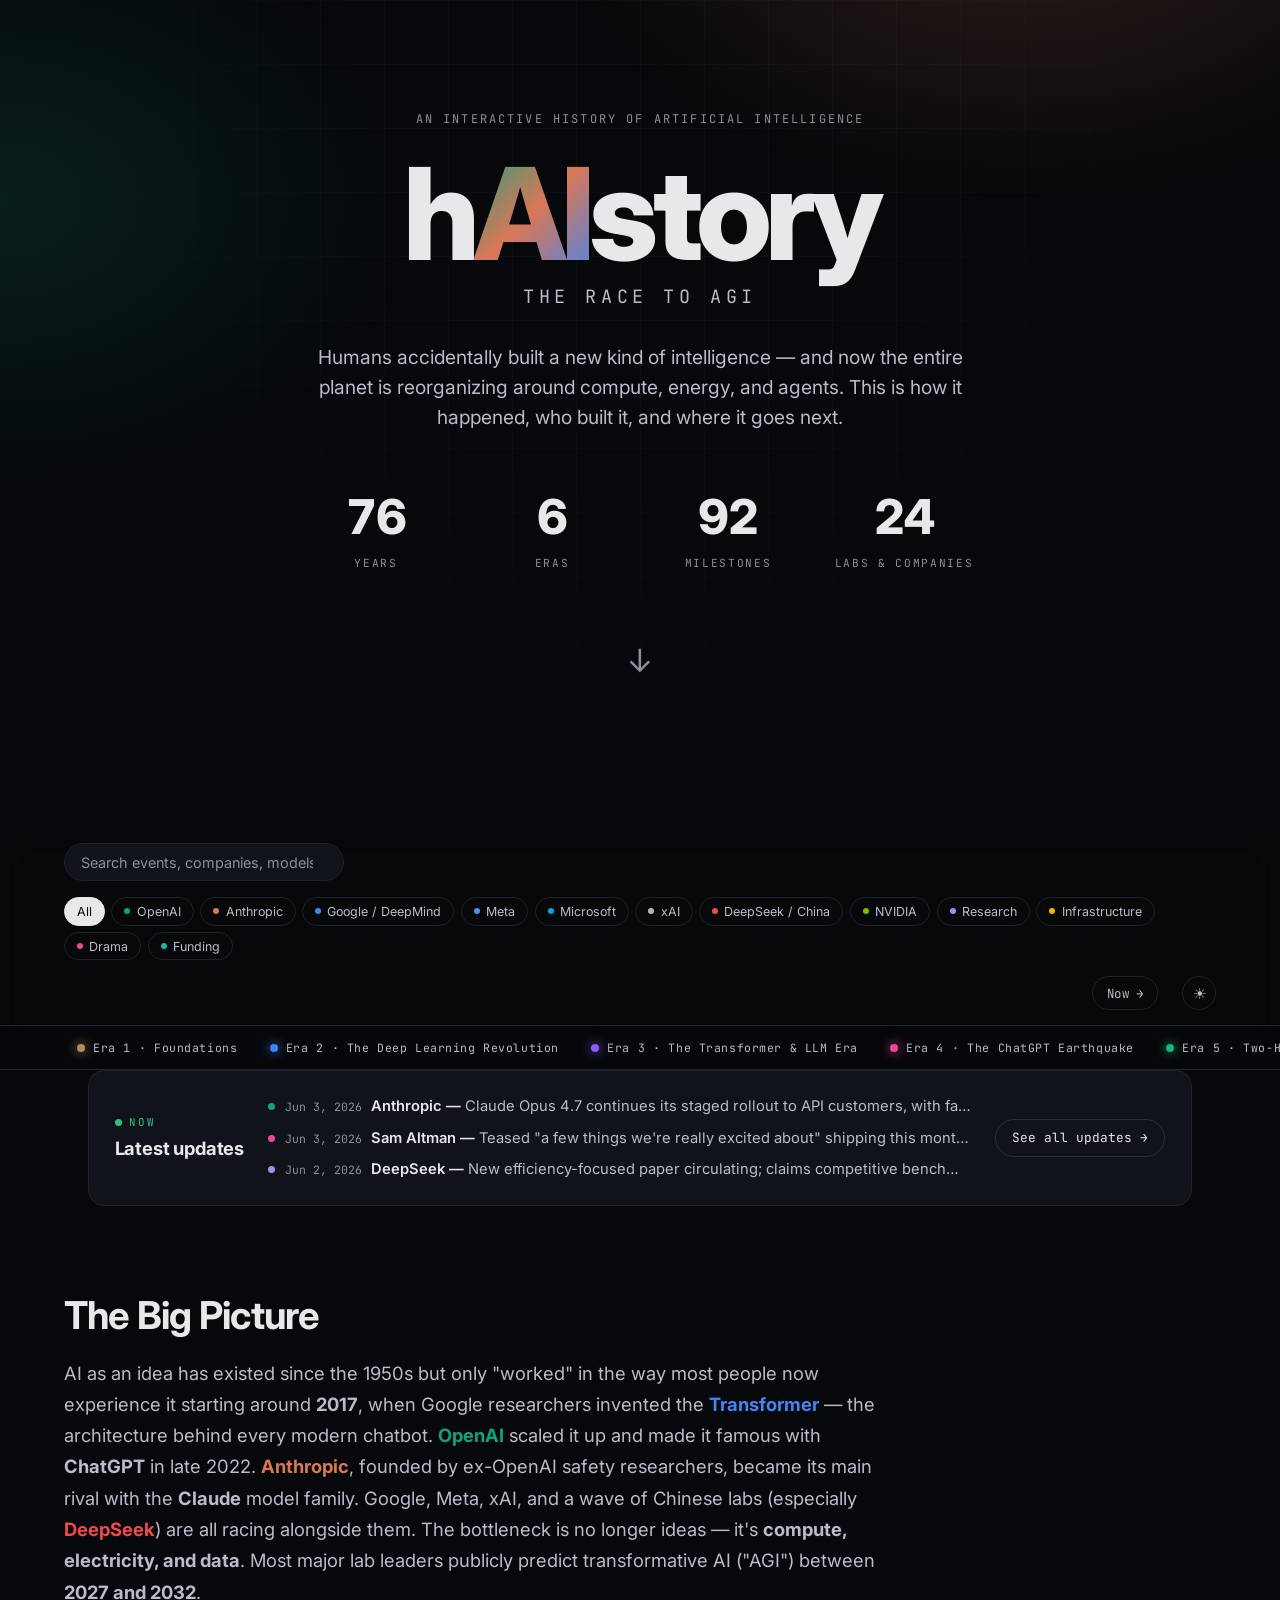
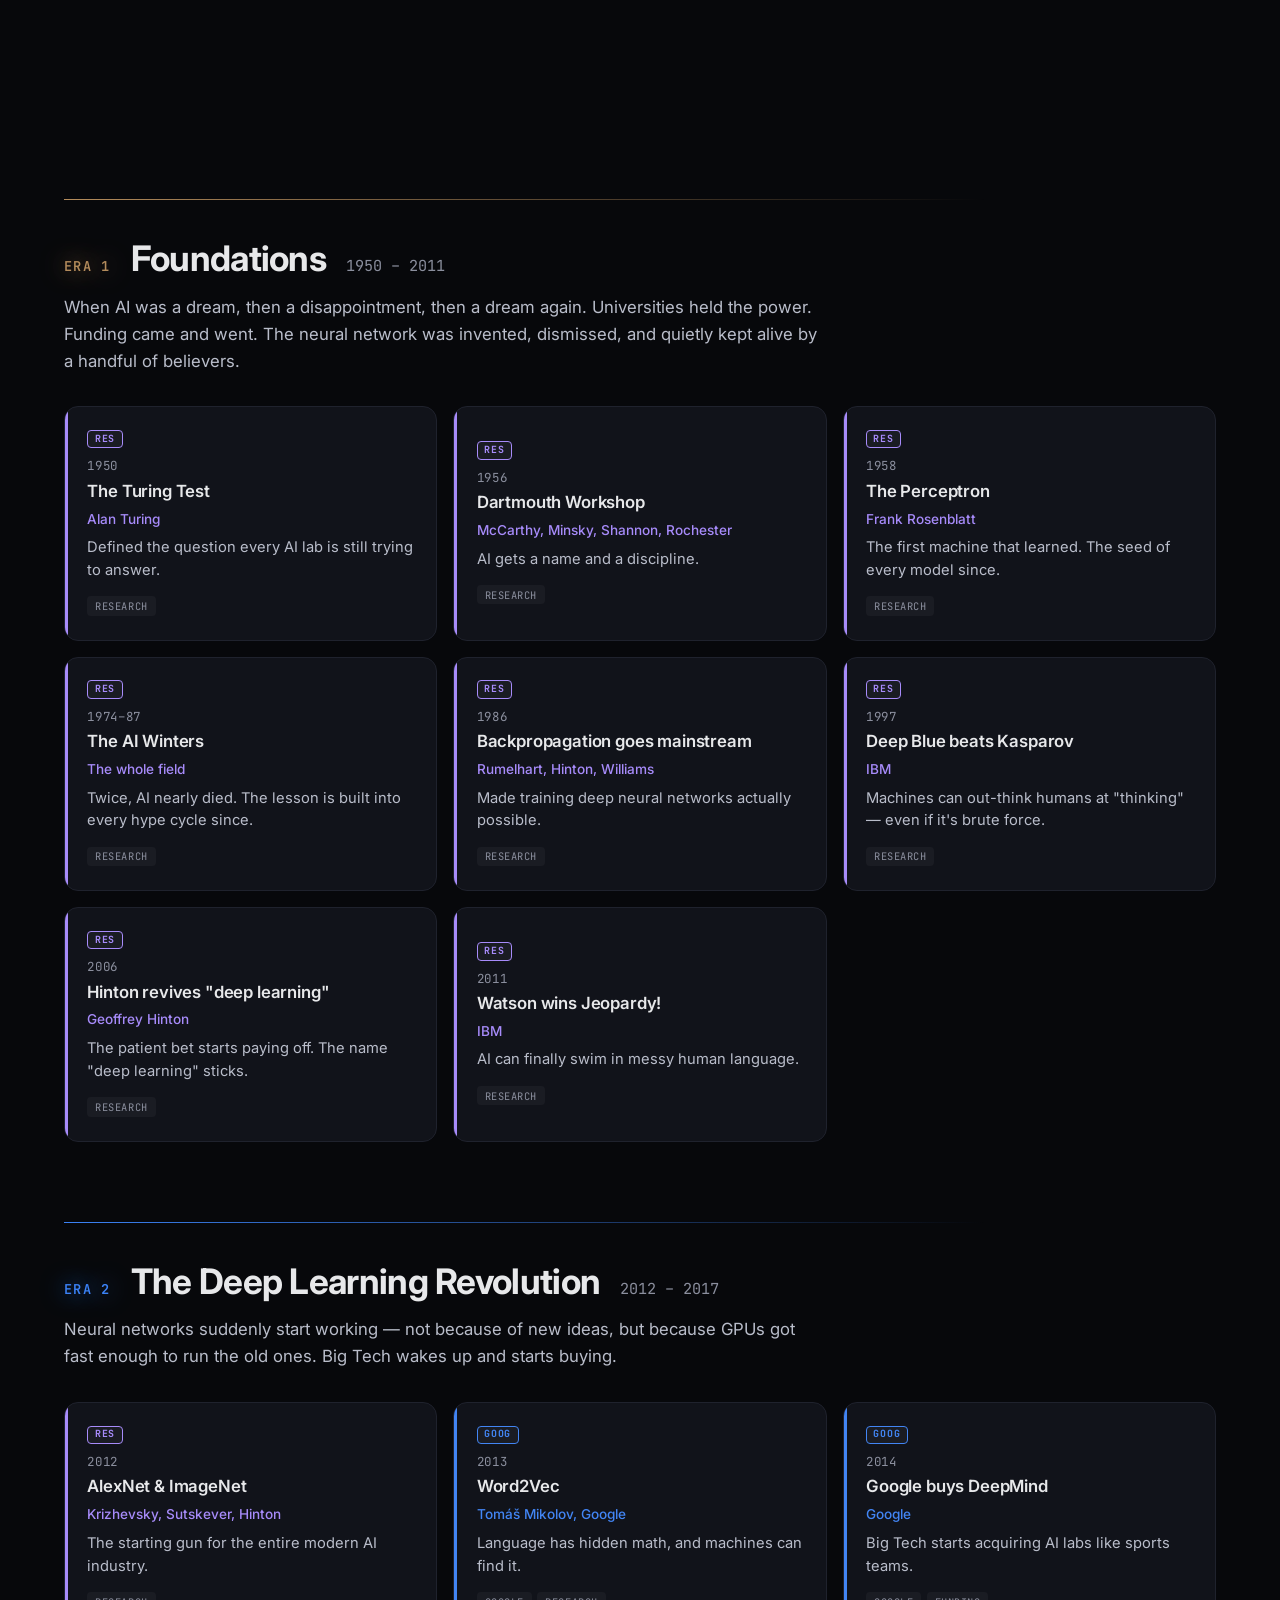
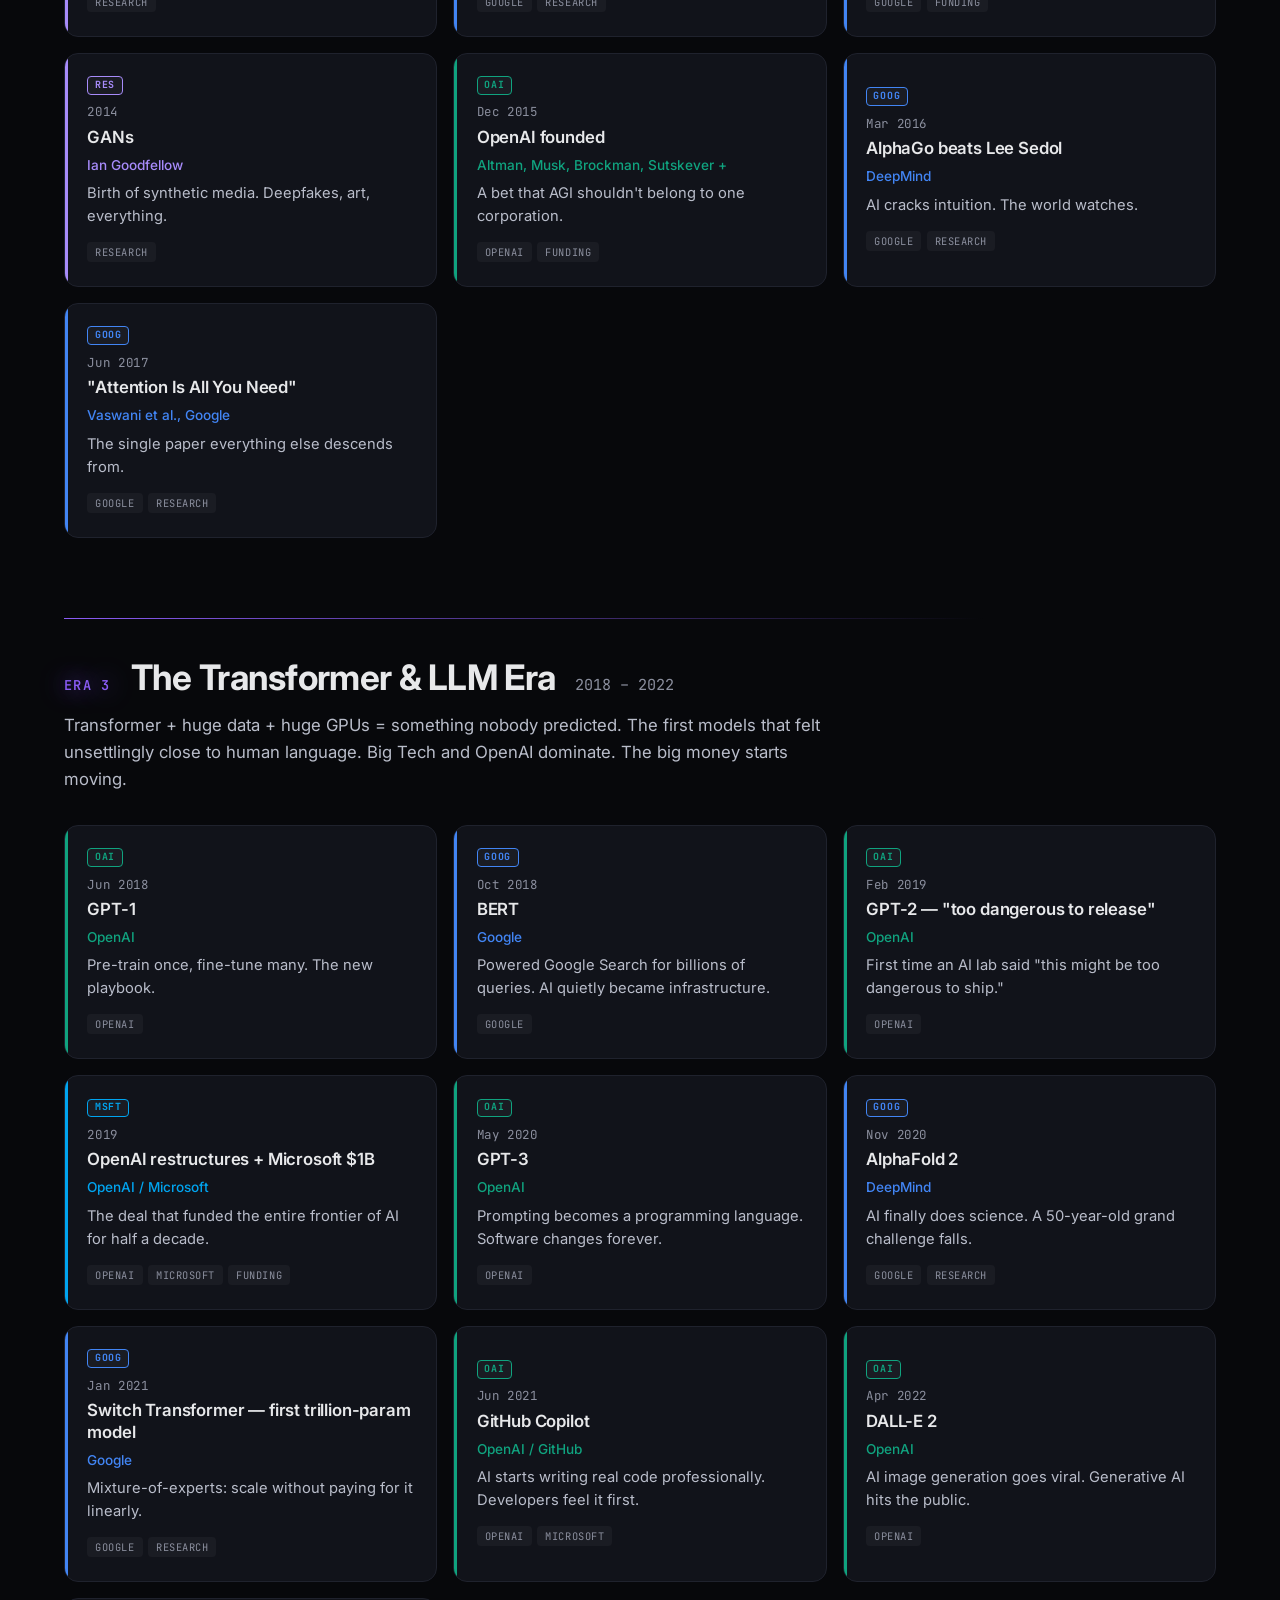
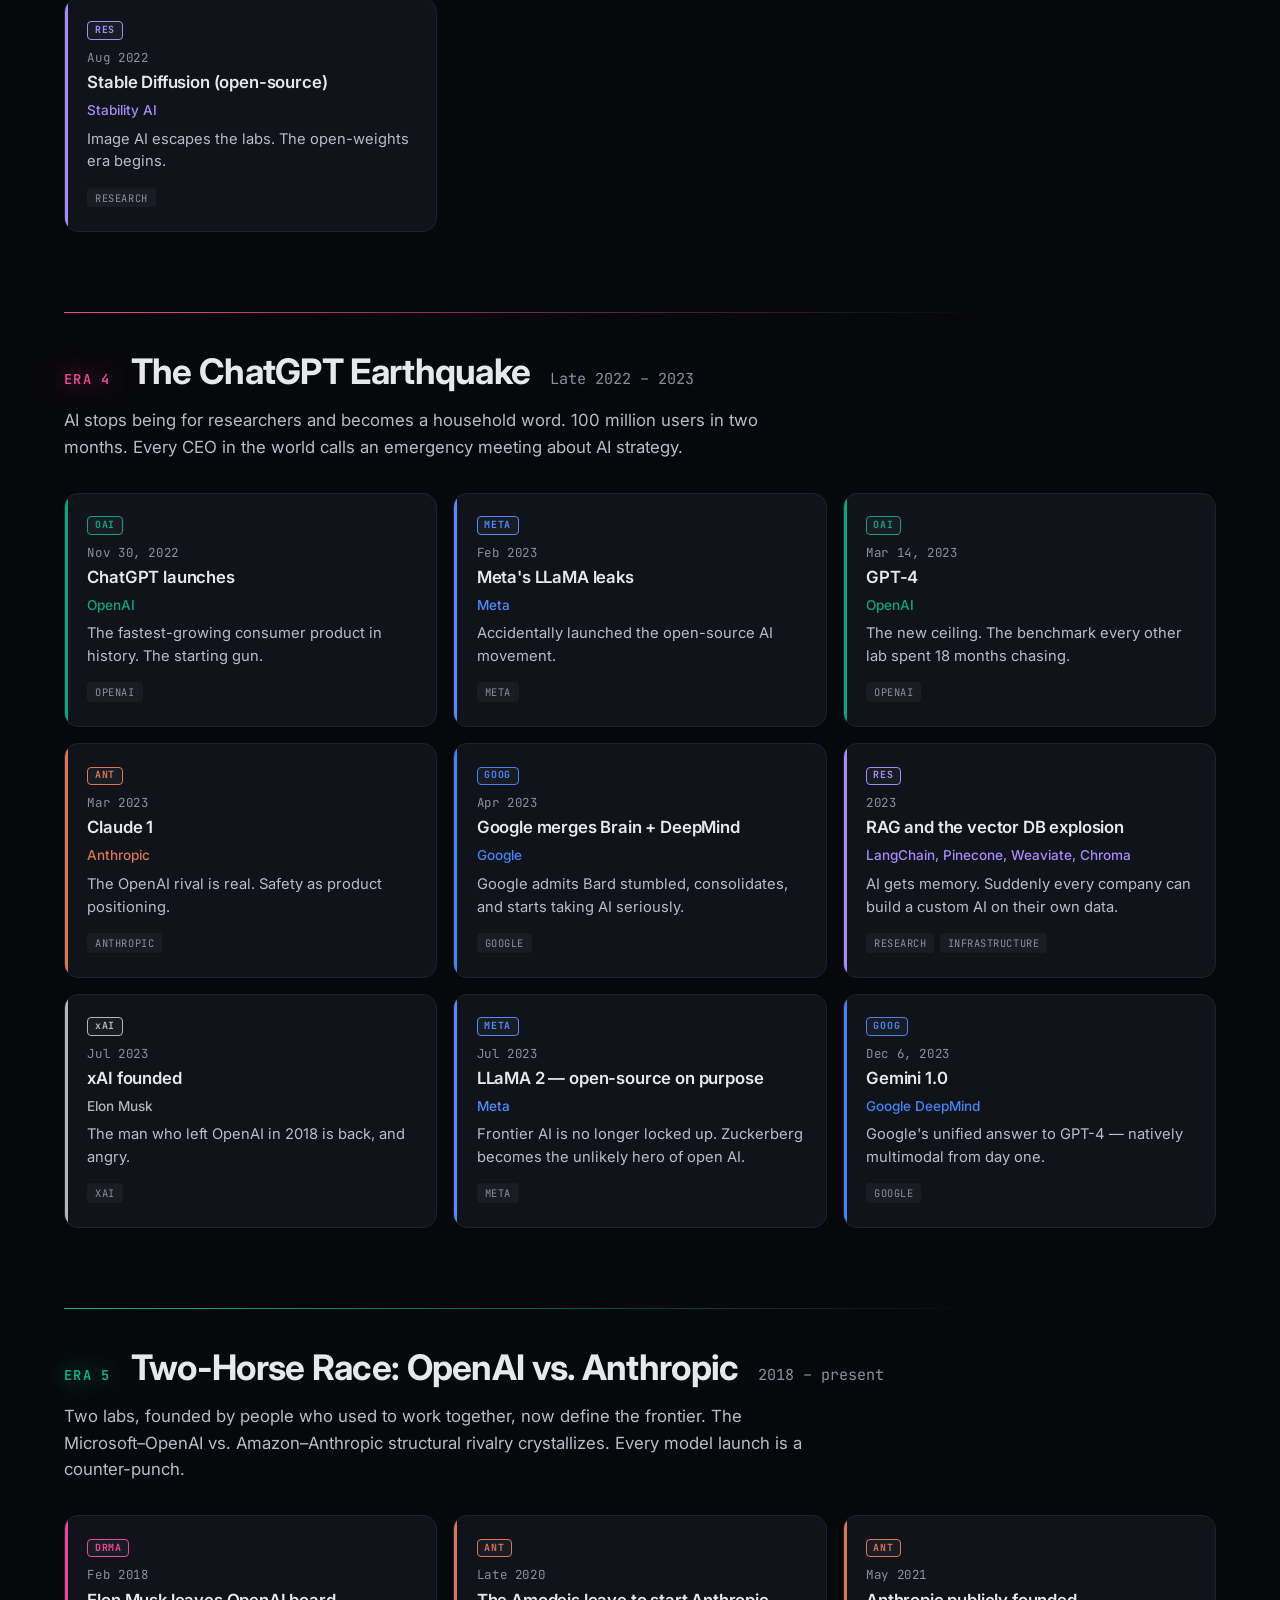
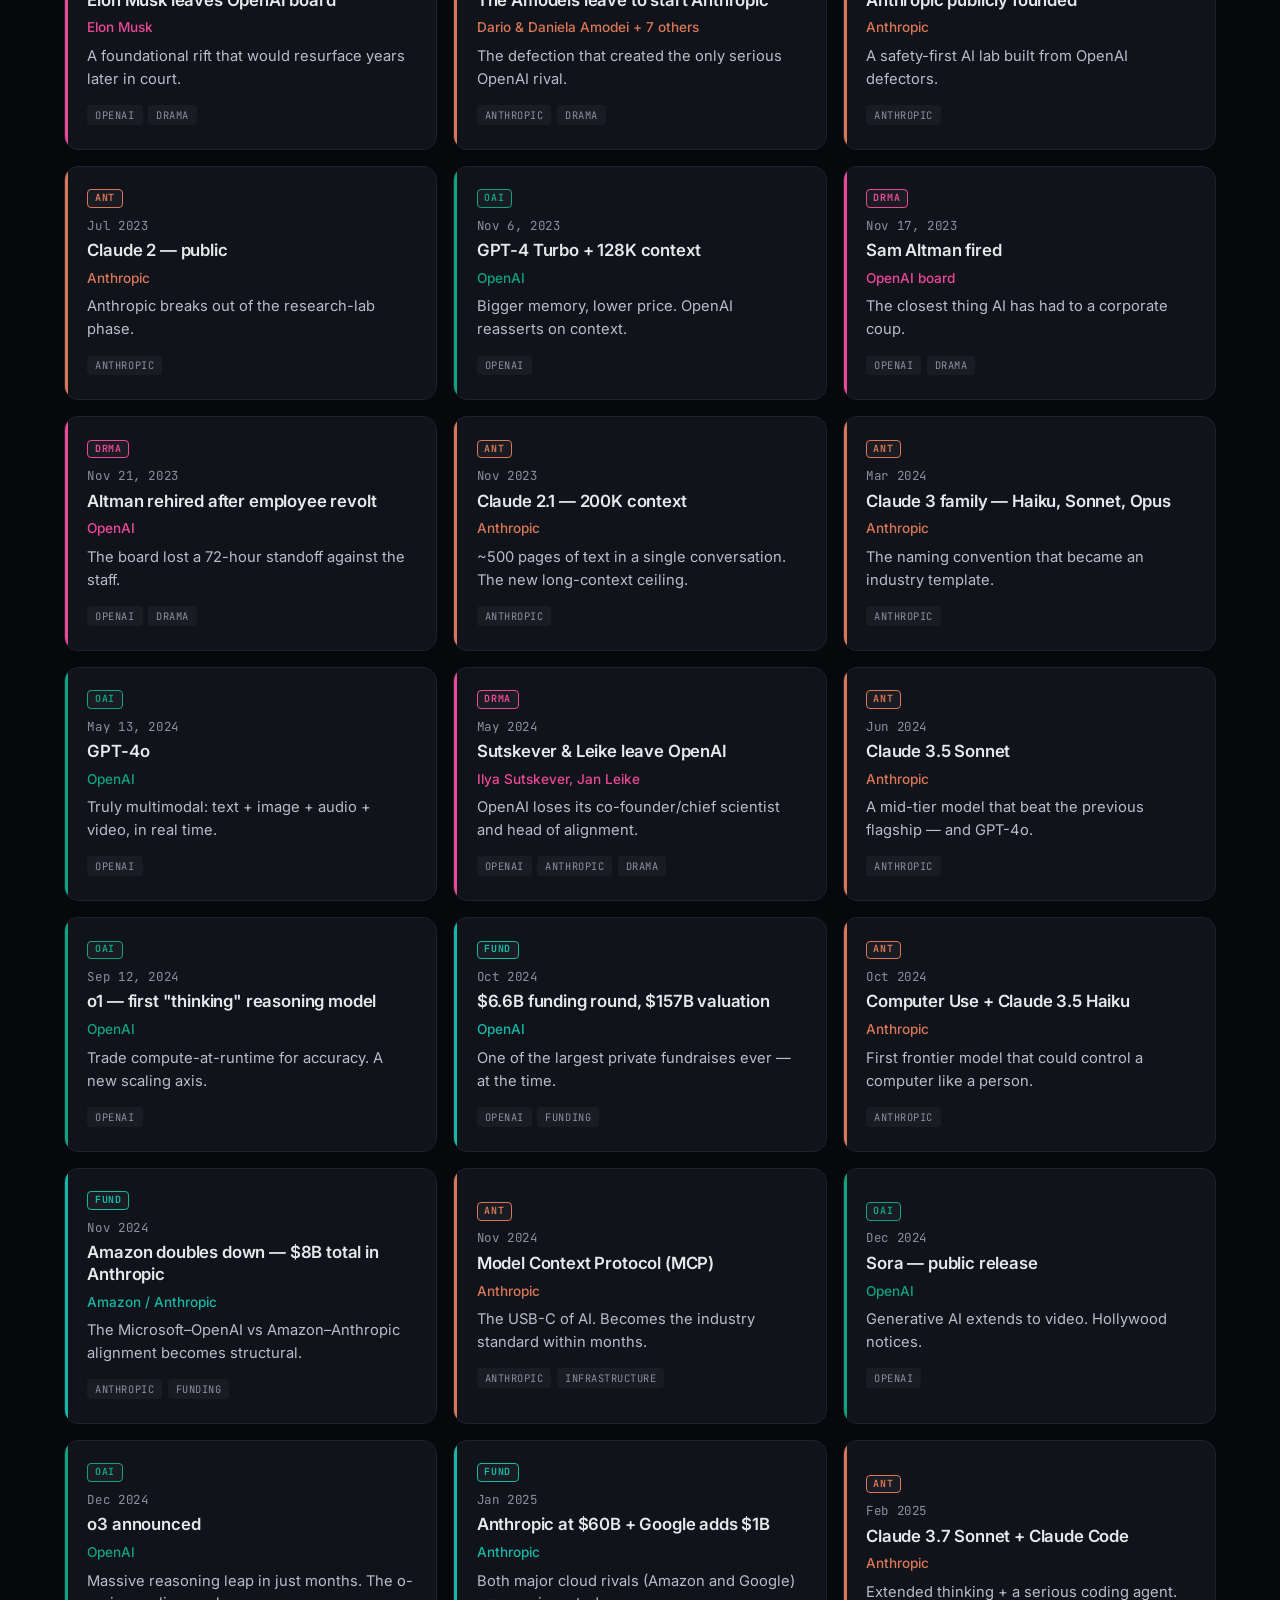
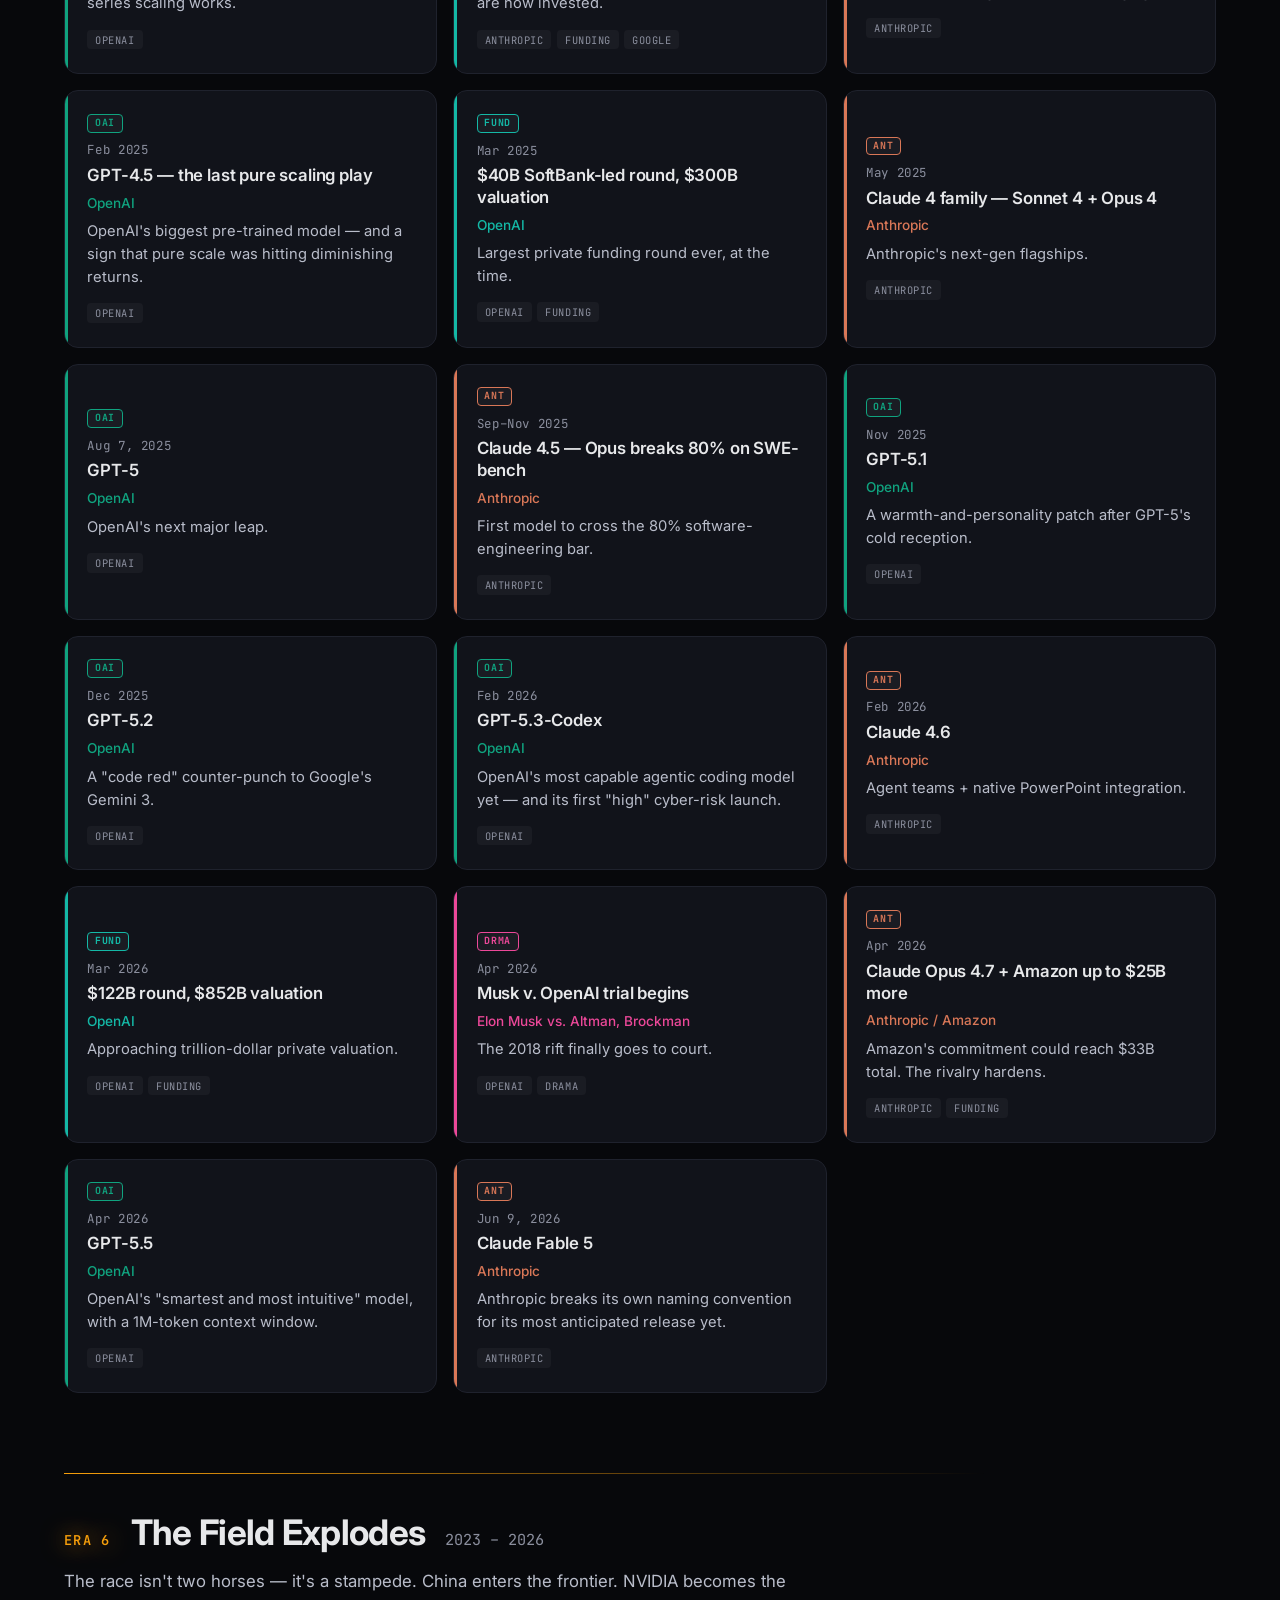
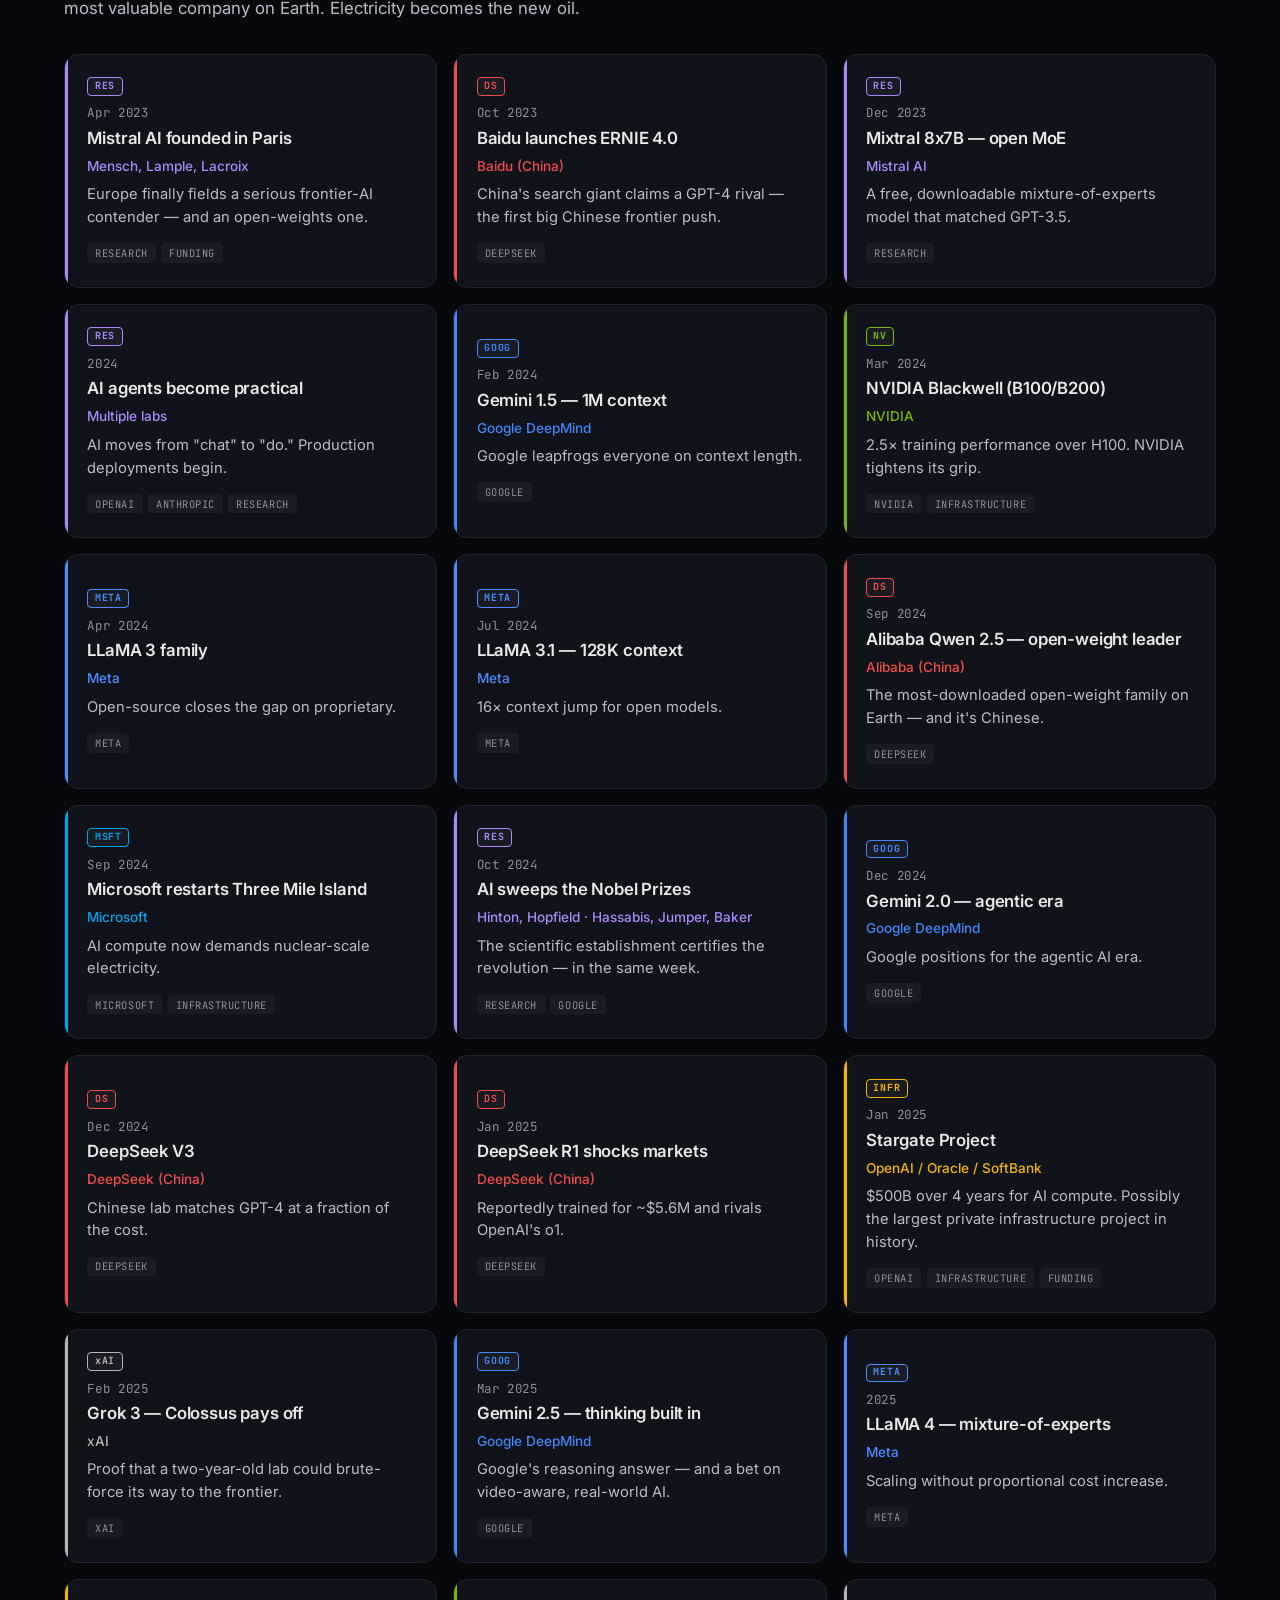
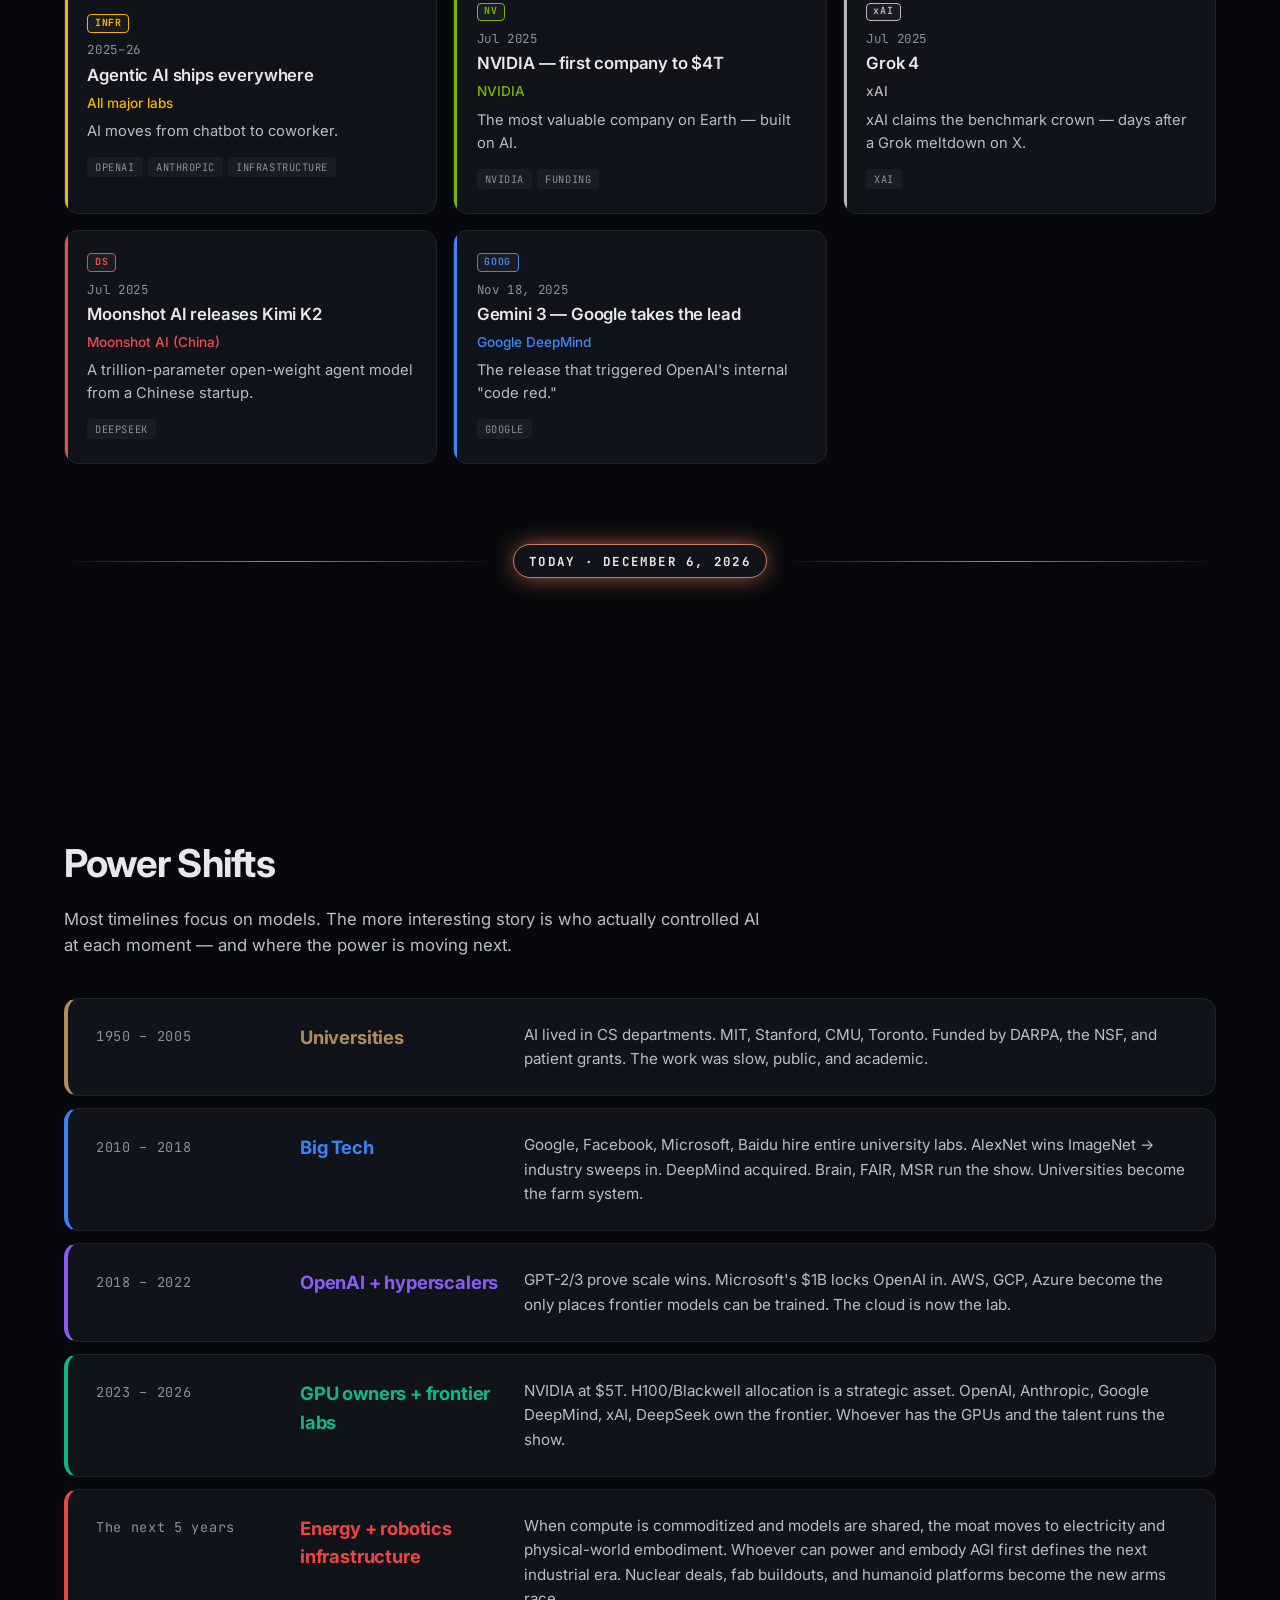
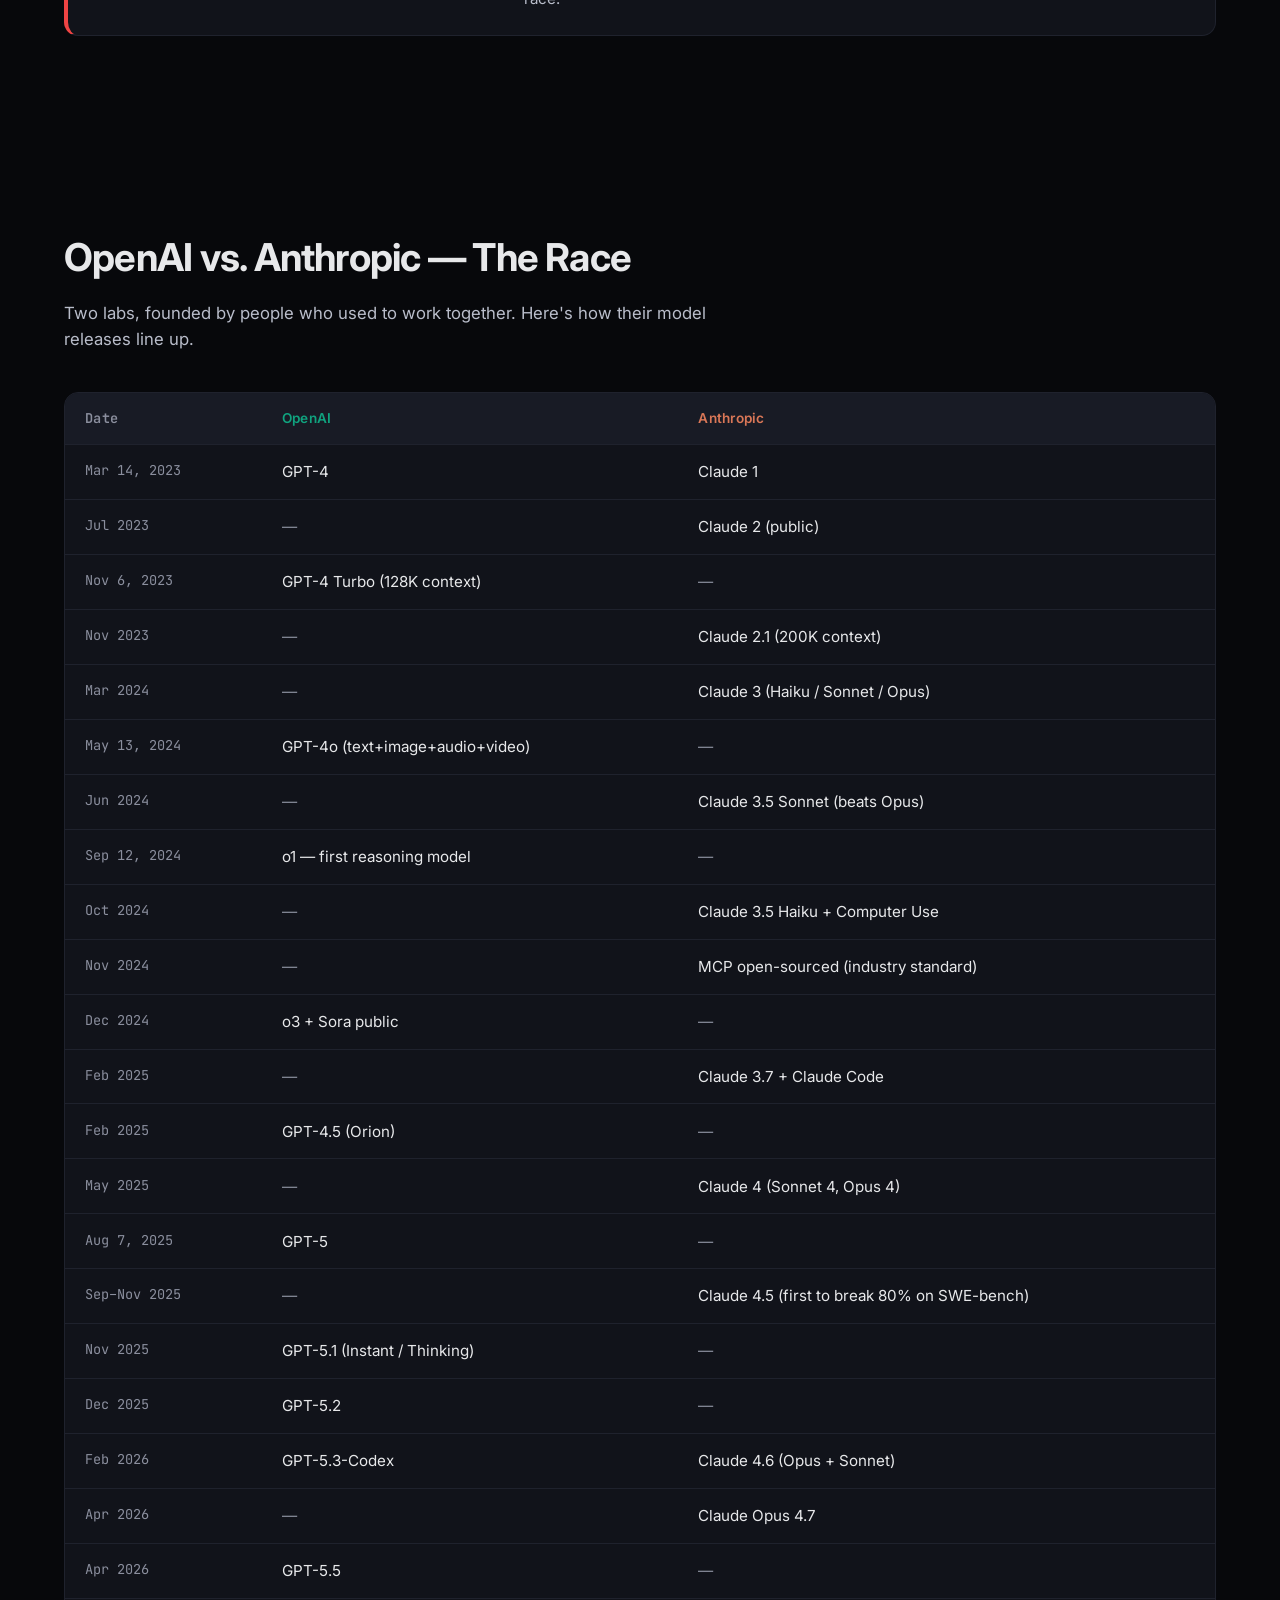
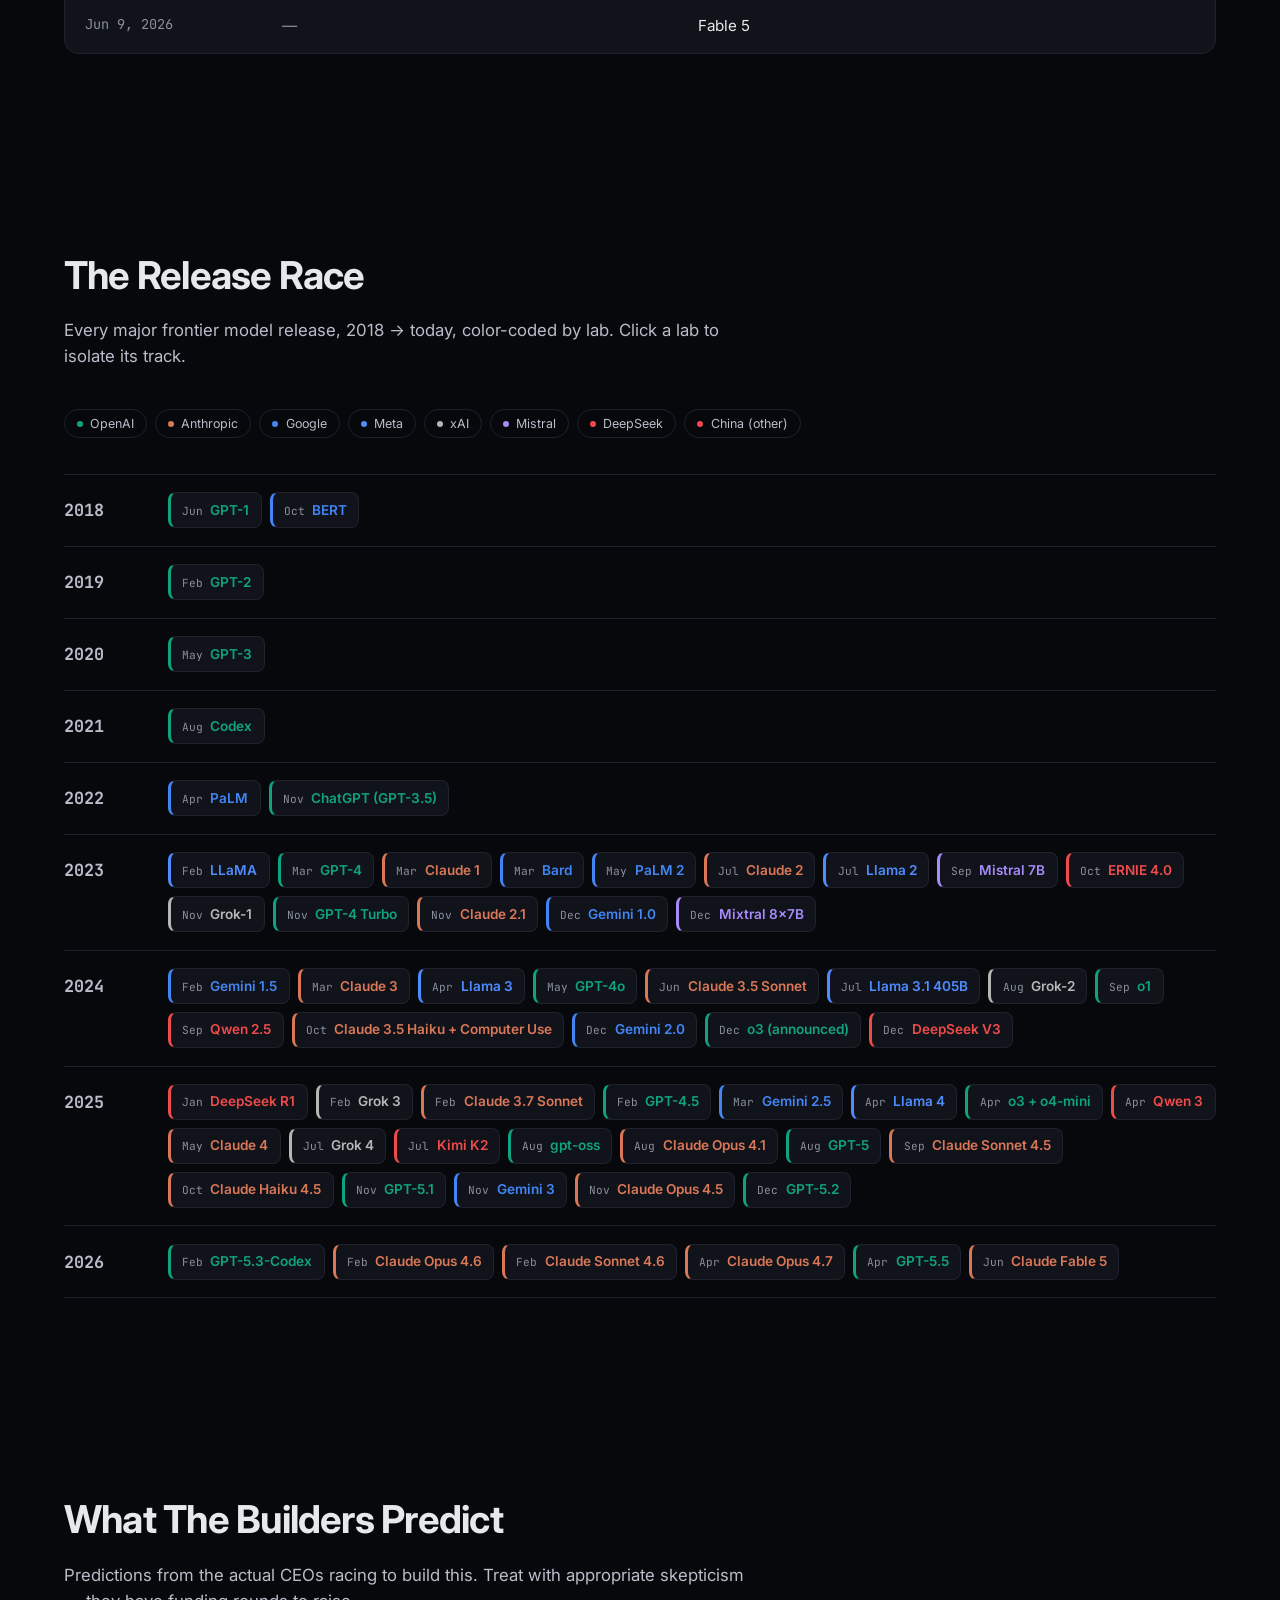
==== commit 3440acf1: "Restructure into data-driven site + accuracy pass + Release Race section - Split monolithic data.js " ====
--- a/index.html
+++ b/index.html
@@ -3,7 +3,25 @@
 <head>
   <meta charset="UTF-8" />
   <meta name="viewport" content="width=device-width, initial-scale=1.0" />
-  <title>The AI Timeline — From Turing to Today</title>
+  <title>hAIstory — The Race to AGI</title>
+  <meta name="description" content="An interactive history of artificial intelligence. From Turing's 1950 thought experiment to the trillion-dollar race for AGI." />
+
+  <!-- Open Graph / Twitter link previews -->
+  <meta property="og:type" content="website" />
+  <meta property="og:title" content="hAIstory — The Race to AGI" />
+  <meta property="og:description" content="An interactive history of artificial intelligence. From Turing's 1950 thought experiment to the trillion-dollar race for AGI." />
+  <meta property="og:site_name" content="hAIstory" />
+  <meta name="twitter:card" content="summary" />
+  <meta name="twitter:title" content="hAIstory — The Race to AGI" />
+  <meta name="twitter:description" content="An interactive history of artificial intelligence — 92 milestones across 6 eras, from Turing to AGI." />
+  <!-- TODO: add an og:image.png (1200×630) for rich large-image previews -->
+
+  <!-- apply saved theme before paint to avoid a flash -->
+  <script>try{var t=localStorage.getItem('haistory-theme');if(t)document.documentElement.setAttribute('data-theme',t);}catch(e){}</script>
+
+  <meta name="referrer" content="strict-origin-when-cross-origin" />
+  <link rel="icon" href="data:image/svg+xml,<svg xmlns='http://www.w3.org/2000/svg' viewBox='0 0 32 32'><text y='26' font-size='26' font-family='Arial,sans-serif' font-weight='bold'>h</text></svg>" />
+
   <link rel="preconnect" href="https://fonts.googleapis.com" />
   <link rel="preconnect" href="https://fonts.gstatic.com" crossorigin />
   <link href="https://fonts.googleapis.com/css2?family=Inter:wght@300;400;500;600;700;800;900&family=JetBrains+Mono:wght@400;500;700&display=swap" rel="stylesheet" />
@@ -15,29 +33,37 @@
 
   <header class="hero">
     <div class="hero-inner">
-      <div class="kicker">A simplified, thorough history</div>
-      <h1>The <span class="grad">AI</span> Timeline</h1>
-      <p class="subtitle">From Turing's 1950 thought experiment to the agentic models of 2026 — every breakthrough, every company, every prediction. Click anything.</p>
+      <div class="kicker">An interactive history of artificial intelligence</div>
+      <h1><span class="logo-h">h</span><span class="grad">AI</span><span class="logo-h">story</span></h1>
+      <p class="tagline">The Race to AGI</p>
+      <p class="subtitle">Humans accidentally built a new kind of intelligence — and now the entire planet is reorganizing around compute, energy, and agents. This is how it happened, who built it, and where it goes next.</p>
 
       <div class="stats">
-        <div class="stat"><div class="stat-num" data-count="76">0</div><div class="stat-label">years</div></div>
-        <div class="stat"><div class="stat-num" data-count="9">0</div><div class="stat-label">eras</div></div>
-        <div class="stat"><div class="stat-num" data-count="80">0</div><div class="stat-label">milestones</div></div>
-        <div class="stat"><div class="stat-num" data-count="20">0</div><div class="stat-label">labs &amp; companies</div></div>
+        <div class="stat"><div class="stat-num" data-stat="years" data-count="0">0</div><div class="stat-label">years</div></div>
+        <div class="stat"><div class="stat-num" data-stat="eras" data-count="0">0</div><div class="stat-label">eras</div></div>
+        <div class="stat"><div class="stat-num" data-stat="milestones" data-count="0">0</div><div class="stat-label">milestones</div></div>
+        <div class="stat"><div class="stat-num" data-stat="labs" data-count="0">0</div><div class="stat-label">labs &amp; companies</div></div>
       </div>
 
       <div class="hero-arrow">↓</div>
     </div>
   </header>
 
-  <nav class="filters" id="filters">
+  <nav class="filters" id="filters" aria-label="Filters and search">
     <div class="filters-inner">
-      <input type="search" id="search" placeholder="Search events, companies, models…" autocomplete="off" />
-      <div class="chips" id="chips"></div>
+      <input type="search" id="search" placeholder="Search events, companies, models…" aria-label="Search the timeline" autocomplete="off" />
+      <div class="chips" id="chips" role="group" aria-label="Filter by company or theme"></div>
+      <a class="now-link" href="now.html">Now →</a>
+      <button class="theme-toggle" id="theme-toggle" aria-label="Toggle light/dark theme" title="Toggle light/dark theme"></button>
+    </div>
+    <div class="era-nav-wrap" role="navigation" aria-label="Jump to era">
+      <div class="era-nav" id="era-nav"></div>
     </div>
   </nav>
 
   <main>
+    <div class="now-teaser" id="now-teaser"></div>
+
     <section class="tldr">
       <h2 class="section-title">The Big Picture</h2>
       <p class="tldr-body">
@@ -45,7 +71,19 @@
       </p>
     </section>
 
+    <div class="results-status" id="results-status" aria-live="polite"></div>
+    <div class="empty-state" id="empty-state" role="status" hidden>
+      <p>No events match your search or filter.</p>
+      <button class="clear-filters" id="clear-filters">Clear filters</button>
+    </div>
+
     <section id="timeline"></section>
+
+    <section class="power-shifts">
+      <h2 class="section-title">Power Shifts</h2>
+      <p class="section-sub">Most timelines focus on models. The more interesting story is who actually controlled AI at each moment — and where the power is moving next.</p>
+      <div class="shifts" id="shifts"></div>
+    </section>
 
     <section class="vs-section">
       <h2 class="section-title">OpenAI vs. Anthropic — The Race</h2>
@@ -53,6 +91,13 @@
       <div class="vs-table-wrapper">
         <table class="vs-table" id="vs-table"></table>
       </div>
+    </section>
+
+    <section class="releases-section" id="releases">
+      <h2 class="section-title">The Release Race</h2>
+      <p class="section-sub">Every major frontier model release, 2018 → today, color-coded by lab. Click a lab to isolate its track.</p>
+      <div class="release-legend" id="release-legend" role="group" aria-label="Filter releases by lab"></div>
+      <div class="release-years" id="release-years"></div>
     </section>
 
     <section class="predictions">
@@ -78,21 +123,56 @@
         <li><b>Predictions are wider than they look.</b> Even the optimists privately admit a 5–10 year confidence interval.</li>
       </ul>
     </section>
+
+    <section class="go-deeper">
+      <h2 class="section-title">Go Deeper</h2>
+      <p class="section-sub">The long-form companion docs this timeline was built from. Plain-text Markdown — open and read.</p>
+      <div class="docs-grid">
+        <a class="doc-card" href="content/timeline.md" target="_blank" rel="noopener">
+          <div class="doc-title">The Full Timeline</div>
+          <div class="doc-desc">The original prose history, era by era, in narrative form.</div>
+        </a>
+        <a class="doc-card" href="content/glossary.md" target="_blank" rel="noopener">
+          <div class="doc-title">Plain-English Glossary</div>
+          <div class="doc-desc">Every bit of jargon — Transformer, RLHF, MoE, agents — decoded.</div>
+        </a>
+        <a class="doc-card" href="content/future-predictions.md" target="_blank" rel="noopener">
+          <div class="doc-title">Predictions, Expanded</div>
+          <div class="doc-desc">CEO timelines and the five real constraints, in depth.</div>
+        </a>
+        <a class="doc-card" href="content/sources.md" target="_blank" rel="noopener">
+          <div class="doc-title">Full Bibliography</div>
+          <div class="doc-desc">The complete primary-source list behind every claim.</div>
+        </a>
+      </div>
+    </section>
+
+    <section class="sources">
+      <h2 class="section-title">Primary Sources</h2>
+      <p class="section-sub">The actual papers, essays, and announcements this timeline is built from. Read them yourself.</p>
+      <div class="sources-grid" id="sources-grid"></div>
+    </section>
   </main>
 
   <footer>
-    <div>Compiled May 2026 · Sources: official lab announcements, peer-reviewed papers, CNBC/TechCrunch, CEO statements.</div>
+    <div>hAIstory · An interactive history of AI · Updated June 10, 2026</div>
     <div class="muted">Press <kbd>/</kbd> to focus search · Press <kbd>esc</kbd> to clear filters</div>
   </footer>
 
   <div class="modal" id="modal" aria-hidden="true">
-    <div class="modal-card">
+    <div class="modal-card" role="dialog" aria-modal="true" aria-labelledby="modal-title">
       <button class="modal-close" id="modal-close" aria-label="Close">×</button>
       <div class="modal-content" id="modal-content"></div>
     </div>
   </div>
 
-  <script src="data.js"></script>
+  <script src="data/events.js"></script>
+  <script src="data/releases.js"></script>
+  <script src="data/people.js"></script>
+  <script src="data/future.js"></script>
+  <script src="data/shifts.js"></script>
+  <script src="data/sources.js"></script>
+  <script src="data/feed.js"></script>
   <script src="script.js"></script>
 </body>
 </html>
--- a/styles.css
+++ b/styles.css
@@ -24,16 +24,16 @@
   --openai:    #10a37f;
   --anthropic: #d97757;
   --google:    #4285f4;
-  --meta:      #0866ff;
+  --meta:      #4f8cff;
   --microsoft: #00a4ef;
   --nvidia:    #76b900;
   --xai:       #b6b6b6;
   --deepseek:  #ef4b4b;
-  --apple:     #f5f5f7;
   --research:  #a78bfa;
   --infra:     #f5b400;
   --drama:     #ec4899;
   --funding:   #14b8a6;
+  --live:      #2ec27e;   /* "live"/today green — text-safe on the dark surface */
 }
 
 /* ===== background grid ===== */
@@ -75,22 +75,31 @@
   margin-bottom: 1.5rem;
 }
 h1 {
-  font-size: clamp(3rem, 9vw, 7rem);
+  font-size: clamp(3.5rem, 11vw, 8rem);
   font-weight: 800;
   line-height: 0.95;
-  letter-spacing: -0.04em;
-  margin-bottom: 1.25rem;
-}
+  letter-spacing: -0.05em;
+  margin-bottom: 0.5rem;
+}
+.logo-h { color: var(--text); }
 .grad {
   background: linear-gradient(135deg, #10a37f 0%, #d97757 50%, #4285f4 100%);
   -webkit-background-clip: text;
   background-clip: text;
   -webkit-text-fill-color: transparent;
 }
+.tagline {
+  font-family: 'JetBrains Mono', monospace;
+  font-size: clamp(0.95rem, 1.5vw, 1.15rem);
+  letter-spacing: 0.25em;
+  text-transform: uppercase;
+  color: var(--muted-hi);
+  margin-bottom: 2rem;
+}
 .subtitle {
-  font-size: clamp(1rem, 1.6vw, 1.25rem);
-  color: var(--muted-hi);
-  max-width: 640px;
+  font-size: clamp(1rem, 1.6vw, 1.2rem);
+  color: var(--muted-hi);
+  max-width: 680px;
   margin: 0 auto 3rem;
   font-weight: 400;
 }
@@ -126,12 +135,12 @@
   50% { transform: translateY(8px); opacity: 1; }
 }
 
-/* ===== filters ===== */
+/* ===== filters + era nav ===== */
 .filters {
   position: sticky;
   top: 0;
   z-index: 50;
-  background: rgba(7,8,11,0.85);
+  background: rgba(7,8,11,0.88);
   backdrop-filter: blur(16px);
   -webkit-backdrop-filter: blur(16px);
   border-bottom: 1px solid var(--line);
@@ -139,7 +148,7 @@
 .filters-inner {
   max-width: 1200px;
   margin: 0 auto;
-  padding: 1rem 1.5rem;
+  padding: 0.95rem 1.5rem;
   display: flex;
   gap: 1rem;
   align-items: center;
@@ -163,16 +172,16 @@
 #search::placeholder { color: var(--muted); }
 .chips {
   display: flex;
-  gap: 0.5rem;
+  gap: 0.4rem;
   flex-wrap: wrap;
 }
 .chip {
   background: transparent;
   border: 1px solid var(--line);
   border-radius: 999px;
-  padding: 0.4rem 0.85rem;
+  padding: 0.35rem 0.75rem;
   font-family: inherit;
-  font-size: 0.8rem;
+  font-size: 0.78rem;
   color: var(--muted-hi);
   cursor: pointer;
   transition: all 0.15s;
@@ -190,6 +199,47 @@
   width: 6px; height: 6px;
   border-radius: 50%;
   background: var(--muted);
+}
+.era-nav-wrap {
+  border-top: 1px solid var(--line);
+  background: rgba(7,8,11,0.6);
+  overflow-x: auto;
+  scrollbar-width: thin;
+}
+.era-nav {
+  max-width: 1200px;
+  margin: 0 auto;
+  padding: 0.5rem 1.5rem;
+  display: flex;
+  gap: 0.4rem;
+  white-space: nowrap;
+}
+.era-pill {
+  font-family: 'JetBrains Mono', monospace;
+  font-size: 0.72rem;
+  letter-spacing: 0.05em;
+  color: var(--muted-hi);
+  padding: 0.3rem 0.75rem;
+  border-radius: 6px;
+  border: 1px solid transparent;
+  background: transparent;
+  cursor: pointer;
+  transition: all 0.15s;
+  display: inline-flex;
+  align-items: center;
+  gap: 0.5rem;
+}
+.era-pill:hover { color: var(--text); background: rgba(255,255,255,0.03); }
+.era-pill.active {
+  color: var(--text);
+  border-color: var(--era-color, var(--muted));
+  background: rgba(255,255,255,0.04);
+}
+.era-pill-dot {
+  width: 8px; height: 8px;
+  border-radius: 50%;
+  background: var(--era-color, var(--muted));
+  box-shadow: 0 0 12px var(--era-color, var(--muted));
 }
 
 /* ===== sections ===== */
@@ -227,25 +277,35 @@
 .hl-google { color: var(--google); }
 .hl-deepseek { color: var(--deepseek); }
 
-/* ===== timeline ===== */
+/* ===== timeline + era color coding ===== */
 .era {
   margin-bottom: 5rem;
-  scroll-margin-top: 120px;
+  scroll-margin-top: 140px;
+  position: relative;
+}
+.era::before {
+  content: '';
+  position: absolute;
+  top: 0; left: 0; right: 0;
+  height: 1px;
+  background: linear-gradient(90deg, var(--era-color, var(--line)) 0%, transparent 80%);
 }
 .era-header {
   display: flex;
   align-items: baseline;
   gap: 1.25rem;
   flex-wrap: wrap;
-  border-top: 1px solid var(--line);
   padding-top: 2rem;
   margin-bottom: 0.5rem;
+  position: relative;
 }
 .era-num {
   font-family: 'JetBrains Mono', monospace;
   font-size: 0.85rem;
-  color: var(--muted);
   letter-spacing: 0.1em;
+  color: var(--era-color, var(--muted));
+  font-weight: 600;
+  text-shadow: 0 0 24px var(--era-color, transparent);
 }
 .era-title {
   font-size: clamp(1.6rem, 3vw, 2.2rem);
@@ -261,7 +321,8 @@
   color: var(--muted-hi);
   font-size: 1.05rem;
   margin-bottom: 2rem;
-  max-width: 700px;
+  max-width: 760px;
+  line-height: 1.6;
 }
 
 .events {
@@ -339,7 +400,125 @@
 }
 
 .event.hidden { display: none; }
-.event.dim { opacity: 0.25; pointer-events: none; }
+
+/* color-blind-safe company identity glyph + projected badge */
+.event-top {
+  display: flex;
+  align-items: center;
+  gap: 0.5rem;
+  margin-bottom: 0.55rem;
+}
+.event-glyph {
+  font-family: 'JetBrains Mono', monospace;
+  font-size: 0.62rem;
+  font-weight: 700;
+  letter-spacing: 0.08em;
+  color: var(--accent, var(--muted-hi));
+  border: 1px solid var(--accent, var(--line-hi));
+  background: rgba(255,255,255,0.04);
+  padding: 0.12rem 0.4rem;
+  border-radius: 4px;
+  line-height: 1.3;
+  white-space: nowrap;
+}
+[data-theme="light"] .event-glyph { background: rgba(0,0,0,0.04); }
+
+/* projected (not-yet-shipped) treatment */
+.event-badge {
+  font-family: 'JetBrains Mono', monospace;
+  font-size: 0.58rem;
+  font-weight: 700;
+  letter-spacing: 0.12em;
+  text-transform: uppercase;
+  color: var(--accent, var(--muted));
+  border: 1px dashed var(--accent, var(--line-hi));
+  border-radius: 4px;
+  padding: 0.12rem 0.42rem;
+  line-height: 1.3;
+}
+.event.projected {
+  border-style: dashed;
+  border-color: var(--accent, var(--line-hi));
+}
+.event.projected::before {
+  background: repeating-linear-gradient(
+    180deg,
+    var(--accent, var(--muted)) 0 6px,
+    transparent 6px 12px
+  );
+}
+
+/* ===== TODAY marker — boundary between recorded history and what's ahead ===== */
+.today-marker {
+  display: flex;
+  align-items: center;
+  justify-content: center;
+  gap: 1rem;
+  margin: 1rem 0 4rem;
+  position: relative;
+}
+.today-marker::before,
+.today-marker::after {
+  content: '';
+  flex: 1;
+  height: 1px;
+  background: linear-gradient(90deg, transparent, var(--anthropic) 50%, transparent);
+}
+.today-label {
+  font-family: 'JetBrains Mono', monospace;
+  font-size: 0.78rem;
+  font-weight: 700;
+  letter-spacing: 0.18em;
+  text-transform: uppercase;
+  color: var(--text);
+  white-space: nowrap;
+  padding: 0.4rem 0.95rem;
+  border: 1px solid var(--anthropic);
+  border-radius: 999px;
+  background: var(--bg-card);
+  box-shadow: 0 0 24px -4px var(--anthropic);
+}
+@media (max-width: 600px) {
+  .today-label { font-size: 0.66rem; letter-spacing: 0.1em; padding: 0.35rem 0.6rem; }
+}
+
+/* ===== Power Shifts ===== */
+.shifts {
+  display: grid;
+  gap: 0.75rem;
+}
+.shift-row {
+  display: grid;
+  grid-template-columns: 180px 200px 1fr;
+  gap: 1.5rem;
+  background: var(--bg-card);
+  border: 1px solid var(--line);
+  border-radius: 14px;
+  padding: 1.5rem 1.75rem;
+  border-left: 4px solid var(--shift-color);
+  align-items: start;
+}
+@media (max-width: 768px) {
+  .shift-row { grid-template-columns: 1fr; gap: 0.5rem; padding: 1.25rem; }
+}
+.shift-range {
+  font-family: 'JetBrains Mono', monospace;
+  font-size: 0.85rem;
+  color: var(--muted);
+  letter-spacing: 0.05em;
+  padding-top: 0.2rem;
+}
+.shift-holder {
+  font-size: 1.15rem;
+  font-weight: 700;
+  letter-spacing: -0.01em;
+  color: var(--shift-color);
+}
+.shift-body {
+  color: var(--muted-hi);
+  font-size: 0.95rem;
+  line-height: 1.6;
+}
 
 /* ===== VS table ===== */
 .vs-table-wrapper {
@@ -376,6 +555,77 @@
   white-space: nowrap;
 }
 .vs-table td.empty { color: var(--muted); }
+
+/* ===== Model Release Timeline ===== */
+.release-legend {
+  display: flex;
+  flex-wrap: wrap;
+  gap: 0.5rem;
+  margin: 1.75rem 0 2.25rem;
+}
+.release-lab {
+  display: inline-flex;
+  align-items: center;
+  gap: 0.45rem;
+  background: transparent;
+  border: 1px solid var(--line);
+  border-radius: 999px;
+  padding: 0.35rem 0.75rem;
+  font-family: inherit;
+  font-size: 0.78rem;
+  color: var(--muted-hi);
+  cursor: pointer;
+  transition: border-color 0.15s, color 0.15s, opacity 0.15s;
+}
+.release-lab:hover { border-color: var(--muted); color: var(--text); }
+.release-lab.active { border-color: var(--text); color: var(--text); }
+.release-lab.dimmed { opacity: 0.45; }
+.release-lab-dot {
+  width: 6px; height: 6px;
+  border-radius: 50%;
+  flex-shrink: 0;
+}
+.release-year {
+  display: grid;
+  grid-template-columns: 80px 1fr;
+  column-gap: 1.5rem;
+  padding: 1.1rem 0;
+  border-top: 1px solid var(--line);
+}
+.release-year:last-child { border-bottom: 1px solid var(--line); }
+.release-year-label {
+  font-family: 'JetBrains Mono', monospace;
+  font-size: 1.05rem;
+  font-weight: 700;
+  color: var(--muted-hi);
+  padding-top: 0.3rem;
+}
+.release-pills {
+  display: flex;
+  flex-wrap: wrap;
+  gap: 0.5rem;
+}
+.release-pill {
+  display: inline-flex;
+  align-items: baseline;
+  gap: 0.45rem;
+  background: var(--bg-card);
+  border: 1px solid var(--line);
+  border-left: 3px solid var(--lab);
+  border-radius: 8px;
+  padding: 0.4rem 0.7rem;
+  font-size: 0.85rem;
+  cursor: default;
+}
+.release-pill-month {
+  font-family: 'JetBrains Mono', monospace;
+  font-size: 0.7rem;
+  color: var(--muted);
+}
+.release-pill-model { font-weight: 600; color: var(--lab); }
+@media (max-width: 600px) {
+  .release-year { grid-template-columns: 1fr; row-gap: 0.5rem; }
+}
 
 /* ===== CEO predictions ===== */
 .ceo-grid {
@@ -500,6 +750,45 @@
   line-height: 1.55;
 }
 .takeaways li b { color: var(--text); }
+
+/* ===== sources ===== */
+.sources-grid {
+  display: grid;
+  grid-template-columns: repeat(auto-fit, minmax(320px, 1fr));
+  gap: 1rem;
+}
+.source-group {
+  background: var(--bg-card);
+  border: 1px solid var(--line);
+  border-radius: 14px;
+  padding: 1.5rem 1.6rem;
+}
+.source-cat {
+  font-family: 'JetBrains Mono', monospace;
+  font-size: 0.75rem;
+  letter-spacing: 0.1em;
+  text-transform: uppercase;
+  color: var(--muted);
+  margin-bottom: 1rem;
+  padding-bottom: 0.6rem;
+  border-bottom: 1px solid var(--line);
+}
+.source-list { list-style: none; padding: 0; display: grid; gap: 0.6rem; }
+.source-item { font-size: 0.9rem; line-height: 1.45; }
+.source-item a {
+  color: var(--text);
+  text-decoration: none;
+  font-weight: 500;
+  border-bottom: 1px solid var(--line-hi);
+  transition: border-color 0.15s, color 0.15s;
+}
+.source-item a:hover { color: var(--anthropic); border-color: var(--anthropic); }
+.source-meta {
+  display: block;
+  font-size: 0.8rem;
+  color: var(--muted);
+  margin-top: 0.15rem;
+}
 
 /* ===== footer ===== */
 footer {
@@ -587,6 +876,24 @@
   border-radius: 10px;
   border-left: 3px solid var(--accent, var(--muted));
 }
+/* subtle source link, sits under "Why it matters" */
+.modal-source {
+  display: inline-block;
+  margin-top: 1rem;
+  font-family: 'JetBrains Mono', monospace;
+  font-size: 0.78rem;
+  letter-spacing: 0.02em;
+  color: var(--muted);
+  text-decoration: none;
+  border-bottom: 1px solid var(--line-hi);
+  transition: color 0.15s, border-color 0.15s;
+}
+.modal-source:hover { color: var(--text); border-color: var(--muted); }
+/* projected badge inside the modal */
+.modal-content .event-badge {
+  display: inline-block;
+  margin-bottom: 0.65rem;
+}
 
 /* fade-in */
 @keyframes fadeUp {
@@ -594,3 +901,361 @@
   to { opacity: 1; transform: translateY(0); }
 }
 .event { animation: fadeUp 0.4s ease backwards; }
+
+/* ===== theme toggle ===== */
+.theme-toggle {
+  margin-left: auto;
+  flex: 0 0 auto;
+  width: 2.1rem;
+  height: 2.1rem;
+  border-radius: 999px;
+  background: transparent;
+  border: 1px solid var(--line);
+  color: var(--muted-hi);
+  font-size: 0.95rem;
+  line-height: 1;
+  cursor: pointer;
+  transition: border-color 0.15s, color 0.15s;
+}
+.theme-toggle:hover { border-color: var(--muted); color: var(--text); }
+
+/* ===== results status + empty state ===== */
+.results-status {
+  font-family: 'JetBrains Mono', monospace;
+  font-size: 0.8rem;
+  letter-spacing: 0.05em;
+  color: var(--muted);
+  min-height: 1.2em;
+  margin-bottom: 1rem;
+}
+.empty-state {
+  text-align: center;
+  padding: 3rem 0 4rem;
+  color: var(--muted-hi);
+}
+.empty-state p { font-size: 1.05rem; margin-bottom: 1.1rem; }
+.clear-filters {
+  background: var(--text);
+  color: var(--bg);
+  border: none;
+  border-radius: 999px;
+  padding: 0.5rem 1.15rem;
+  font-family: inherit;
+  font-size: 0.85rem;
+  font-weight: 500;
+  cursor: pointer;
+}
+
+/* ===== go deeper ===== */
+.docs-grid {
+  display: grid;
+  grid-template-columns: repeat(auto-fit, minmax(240px, 1fr));
+  gap: 1rem;
+}
+.doc-card {
+  display: block;
+  background: var(--bg-card);
+  border: 1px solid var(--line);
+  border-radius: 14px;
+  padding: 1.5rem;
+  text-decoration: none;
+  color: inherit;
+  transition: transform 0.18s ease, border-color 0.18s, background 0.18s;
+}
+.doc-card:hover { transform: translateY(-2px); border-color: var(--line-hi); background: var(--bg-card-hi); }
+.doc-title { font-weight: 600; font-size: 1.05rem; margin-bottom: 0.4rem; color: var(--text); }
+.doc-desc { color: var(--muted-hi); font-size: 0.9rem; line-height: 1.5; }
+
+/* ===== era nav: collapse titles on small screens ===== */
+@media (max-width: 600px) {
+  .era-pill-title { display: none; }
+}
+
+/* ===== reduced motion ===== */
+@media (prefers-reduced-motion: reduce) {
+  *, *::before, *::after {
+    animation-duration: 0.01ms !important;
+    animation-iteration-count: 1 !important;
+    transition-duration: 0.01ms !important;
+    scroll-behavior: auto !important;
+  }
+  html { scroll-behavior: auto !important; }
+  .hero-arrow { animation: none; }
+}
+
+/* ===== light theme ===== */
+[data-theme="light"] {
+  --bg: #f6f7f9;
+  --bg-card: #ffffff;
+  --bg-card-hi: #eef0f4;
+  --line: #e3e6ec;
+  --line-hi: #d2d7e0;
+  --text: #14161b;
+  --muted: #5d6471;
+  --muted-hi: #3a3f4a;
+
+  /* darker accent variants for >=4.5:1 text contrast on #ffffff cards (WCAG 1.4.3 AA) */
+  --openai:    #0d8366;
+  --anthropic: #ac5e45;
+  --google:    #3871d0;
+  --meta:      #0866ff;
+  --microsoft: #007ab2;
+  --nvidia:    #528000;
+  --xai:       #737373;
+  --deepseek:  #ce4141;
+  --research:  #7b66b8;
+  --infra:     #956d00;
+  --drama:     #c83d82;
+  --funding:   #0e8175;
+  --live:      #0b7a4a;   /* darker green for light theme (>=4.5:1 on #fff) */
+}
+[data-theme="light"] body { background: var(--bg); color: var(--text); }
+[data-theme="light"] .grid-bg {
+  background-image:
+    linear-gradient(rgba(0,0,0,0.05) 1px, transparent 1px),
+    linear-gradient(90deg, rgba(0,0,0,0.05) 1px, transparent 1px);
+}
+[data-theme="light"] body::before {
+  background:
+    radial-gradient(800px 500px at 80% -100px, rgba(217,119,87,0.10), transparent 60%),
+    radial-gradient(700px 500px at 0% 200px, rgba(16,163,127,0.08), transparent 60%);
+}
+[data-theme="light"] .filters { background: rgba(246,247,249,0.88); }
+[data-theme="light"] .era-nav-wrap { background: rgba(246,247,249,0.6); }
+[data-theme="light"] .modal { background: rgba(0,0,0,0.45); }
+[data-theme="light"] .tag { background: rgba(0,0,0,0.05); }
+
+/* ===== print ===== */
+@media print {
+  .grid-bg, body::before, .filters, .hero-arrow, .theme-toggle,
+  .modal, .results-status, .empty-state, footer .muted { display: none !important; }
+  html, body { background: #fff !important; color: #000 !important; overflow: visible !important; }
+  .hero { min-height: auto; padding: 1rem 0 2rem; }
+  h1, .grad { -webkit-text-fill-color: #000 !important; color: #000 !important; background: none !important; }
+  section { padding: 1.5rem 0 !important; }
+  .era { display: block !important; page-break-inside: auto; }
+  .events { display: block; }
+  .event, .event.hidden {
+    display: block !important;
+    background: #fff !important;
+    border: 1px solid #ccc !important;
+    color: #000 !important;
+    margin-bottom: 0.5rem;
+    break-inside: avoid;
+  }
+  .shift-row, .ceo-card, .future-card, .constraint, .source-group,
+  .doc-card, .takeaways li, .vs-table-wrapper, .release-pill {
+    background: #fff !important;
+    border: 1px solid #ccc !important;
+    color: #000 !important;
+    break-inside: avoid;
+  }
+  a { color: #000 !important; text-decoration: underline; }
+  .event-why, .event-actor, .section-sub, .tldr-body, .era-blurb,
+  .future-text, .constraint-body, .shift-body, .source-meta,
+  .doc-desc, .ceo-card li, .event-date { color: #222 !important; }
+}
+
+/* ============================================================
+   NOW page — editorial "wire feed": date gutter + timeline spine
+   ============================================================ */
+
+/* atmospheric accent glow specific to Now */
+.now-page::after {
+  content: '';
+  position: fixed; inset: 0;
+  background: radial-gradient(620px 360px at 50% -120px, rgba(16,163,127,0.16), transparent 65%);
+  z-index: -1; pointer-events: none;
+}
+
+.now-hero { padding: 5.5rem 1.5rem 2rem; text-align: center; position: relative; }
+.now-hero-inner { max-width: 700px; margin: 0 auto; }
+.now-brand {
+  display: inline-block;
+  font-size: 1.25rem; font-weight: 800; letter-spacing: -0.04em;
+  text-decoration: none; margin-bottom: 2rem; opacity: 0.85;
+  transition: opacity 0.15s;
+}
+.now-brand:hover { opacity: 1; }
+.now-live {
+  display: inline-flex; align-items: center; gap: 0.55rem;
+  font-family: 'JetBrains Mono', monospace;
+  font-size: 0.72rem; letter-spacing: 0.22em; text-transform: uppercase;
+  color: var(--muted-hi); margin-bottom: 1rem;
+}
+.now-live .live-dot {
+  width: 8px; height: 8px; border-radius: 50%;
+  background: #2ec27e; box-shadow: 0 0 0 0 rgba(46,194,126,0.7);
+  animation: livePulse 2s ease-out infinite;
+}
+@keyframes livePulse {
+  0%   { box-shadow: 0 0 0 0 rgba(46,194,126,0.6); }
+  70%  { box-shadow: 0 0 0 9px rgba(46,194,126,0); }
+  100% { box-shadow: 0 0 0 0 rgba(46,194,126,0); }
+}
+.now-title {
+  font-size: clamp(3rem, 12vw, 6rem); font-weight: 900;
+  letter-spacing: -0.055em; line-height: 0.85; margin-bottom: 1.1rem;
+}
+.now-subtitle { color: var(--muted-hi); font-size: 1.02rem; line-height: 1.65; max-width: 56ch; margin: 0 auto; }
+.now-subtitle a { color: var(--text); text-decoration: underline; text-underline-offset: 2px; }
+
+/* cross-page link in the sticky bar */
+.now-link {
+  margin-left: auto;
+  font-family: 'JetBrains Mono', monospace;
+  font-size: 0.78rem; letter-spacing: 0.03em;
+  color: var(--muted-hi); text-decoration: none;
+  border: 1px solid var(--line); border-radius: 999px;
+  padding: 0.4rem 0.85rem; white-space: nowrap;
+  transition: border-color 0.15s, color 0.15s;
+}
+.now-link:hover { border-color: var(--muted); color: var(--text); }
+/* on the timeline page the toggle already has margin-left:auto; keep them grouped on the right */
+.now-link + .theme-toggle { margin-left: 0.5rem; }
+
+.now-main { max-width: 880px; margin: 0 auto; padding: 2.5rem 1.5rem 2rem; }
+
+/* one day = [ sticky date gutter | spine + entries ] */
+.feed-day {
+  display: grid;
+  grid-template-columns: 150px 1fr;
+  column-gap: 1.5rem;
+}
+.feed-day-head {
+  grid-column: 1;
+  position: sticky; top: 84px; align-self: start;
+  padding-top: 0.35rem; text-align: right;
+}
+.feed-day-label {
+  font-size: 1.2rem; font-weight: 800; letter-spacing: -0.02em;
+  display: inline-flex; align-items: center; gap: 0.5rem;
+}
+.feed-day.is-today .feed-day-label { color: var(--live); }
+.feed-day.is-today .feed-day-label::after {
+  content: ''; width: 8px; height: 8px; border-radius: 50%;
+  background: #2ec27e; box-shadow: 0 0 0 0 rgba(46,194,126,0.7);
+  animation: livePulse 2s ease-out infinite;
+}
+.feed-day-date {
+  font-family: 'JetBrains Mono', monospace;
+  font-size: 0.7rem; color: var(--muted); letter-spacing: 0.06em;
+  margin-top: 0.3rem;
+}
+
+/* entries column carries the vertical spine */
+.feed-list {
+  grid-column: 2;
+  position: relative;
+  border-left: 1px solid var(--line);
+  padding-left: 1.85rem;
+  padding-bottom: 1.6rem;
+}
+.feed-day:last-child .feed-list { padding-bottom: 0.4rem; }
+
+.feed-item {
+  position: relative;
+  padding: 0.2rem 0 1.35rem;
+  animation: feedIn 0.5s cubic-bezier(0.22,0.61,0.36,1) backwards;
+}
+.feed-item:last-child { padding-bottom: 0; }
+@keyframes feedIn {
+  from { opacity: 0; transform: translateY(8px); }
+  to   { opacity: 1; transform: translateY(0); }
+}
+/* dot sitting on the spine, colored by kind */
+.feed-item::before {
+  content: '';
+  position: absolute;
+  left: -1.85rem; top: 0.5rem;
+  transform: translateX(-50%);
+  width: 11px; height: 11px; border-radius: 50%;
+  background: var(--kind, var(--muted));
+  border: 2.5px solid var(--bg);
+  box-shadow: 0 0 0 1px color-mix(in srgb, var(--kind, var(--muted)) 55%, transparent),
+              0 0 14px -2px var(--kind, transparent);
+  transition: transform 0.18s ease, box-shadow 0.18s ease;
+}
+.feed-item:hover::before { transform: translateX(-50%) scale(1.3); }
+.feed-item.hidden { display: none; }
+
+.feed-meta { display: flex; align-items: center; gap: 0.7rem; margin-bottom: 0.4rem; flex-wrap: wrap; }
+.feed-kind {
+  font-family: 'JetBrains Mono', monospace;
+  font-size: 0.62rem; font-weight: 700; letter-spacing: 0.09em; text-transform: uppercase;
+  color: var(--muted-hi);
+  background: color-mix(in srgb, var(--kind, var(--muted)) 16%, transparent);
+  border-radius: 4px; padding: 0.12rem 0.45rem;
+}
+.feed-actor { font-size: 0.85rem; font-weight: 600; color: var(--text); letter-spacing: -0.01em; }
+.feed-src {
+  margin-left: auto;
+  font-family: 'JetBrains Mono', monospace; font-size: 0.7rem;
+  color: var(--muted); text-decoration: none;
+  border-bottom: 1px solid transparent;
+  transition: color 0.15s, border-color 0.15s;
+}
+.feed-src:hover { color: var(--text); border-color: var(--text); }
+.feed-text { color: var(--muted-hi); font-size: 1rem; line-height: 1.6; max-width: 62ch; }
+.feed-item:hover .feed-text { color: var(--text); }
+
+@media (max-width: 760px) {
+  .feed-day { grid-template-columns: 1fr; }
+  .feed-day-head {
+    grid-column: 1; text-align: left;
+    position: sticky; top: 64px; z-index: 3;
+    background: var(--bg); padding: 0.5rem 0 0.6rem;
+    border-bottom: 1px solid var(--line); margin-bottom: 0.4rem;
+  }
+  .feed-day-label { font-size: 1.05rem; }
+  .feed-day.is-today .feed-day-label { order: 0; }
+  .feed-list { grid-column: 1; padding-left: 1.6rem; }
+}
+
+/* ===== teaser strip on the timeline (index) page ===== */
+.now-teaser {
+  max-width: 1200px; margin: 0 auto; padding: 0 1.5rem;
+}
+.now-teaser-inner {
+  background: var(--bg-card);
+  border: 1px solid var(--line);
+  border-radius: 16px;
+  padding: 1.5rem 1.6rem;
+  display: grid;
+  grid-template-columns: auto 1fr auto;
+  gap: 1.25rem 1.5rem;
+  align-items: center;
+}
+.now-teaser-head { display: flex; flex-direction: column; gap: 0.2rem; }
+.now-teaser-kicker {
+  font-family: 'JetBrains Mono', monospace;
+  font-size: 0.68rem; letter-spacing: 0.18em; text-transform: uppercase;
+  color: var(--live); display: inline-flex; align-items: center; gap: 0.45rem;
+}
+.now-teaser-kicker .live-dot {
+  width: 7px; height: 7px; border-radius: 50%; background: #2ec27e;
+  animation: livePulse 2s ease-out infinite;
+}
+.now-teaser-title { font-size: 1.15rem; font-weight: 700; letter-spacing: -0.01em; }
+.now-teaser-list { display: grid; gap: 0.55rem; min-width: 0; }
+.now-teaser-item {
+  display: flex; align-items: baseline; gap: 0.6rem; min-width: 0;
+  font-size: 0.92rem;
+}
+.now-teaser-dot { flex: 0 0 auto; width: 7px; height: 7px; border-radius: 50%; background: var(--kind, var(--muted)); transform: translateY(-1px); }
+.now-teaser-when { flex: 0 0 auto; font-family: 'JetBrains Mono', monospace; font-size: 0.72rem; color: var(--muted); }
+.now-teaser-text { color: var(--muted-hi); overflow: hidden; text-overflow: ellipsis; white-space: nowrap; }
+.now-teaser-text b { color: var(--text); font-weight: 600; }
+.now-teaser-cta {
+  align-self: center; white-space: nowrap;
+  font-family: 'JetBrains Mono', monospace; font-size: 0.8rem;
+  color: var(--text); text-decoration: none;
+  border: 1px solid var(--line-hi); border-radius: 999px; padding: 0.5rem 1rem;
+  transition: border-color 0.15s, background 0.15s;
+}
+.now-teaser-cta:hover { border-color: var(--muted); background: var(--bg-card-hi); }
+@media (max-width: 720px) {
+  .now-teaser-inner { grid-template-columns: 1fr; }
+  .now-teaser-cta { justify-self: start; }
+  .now-teaser-text { white-space: normal; }
+}
